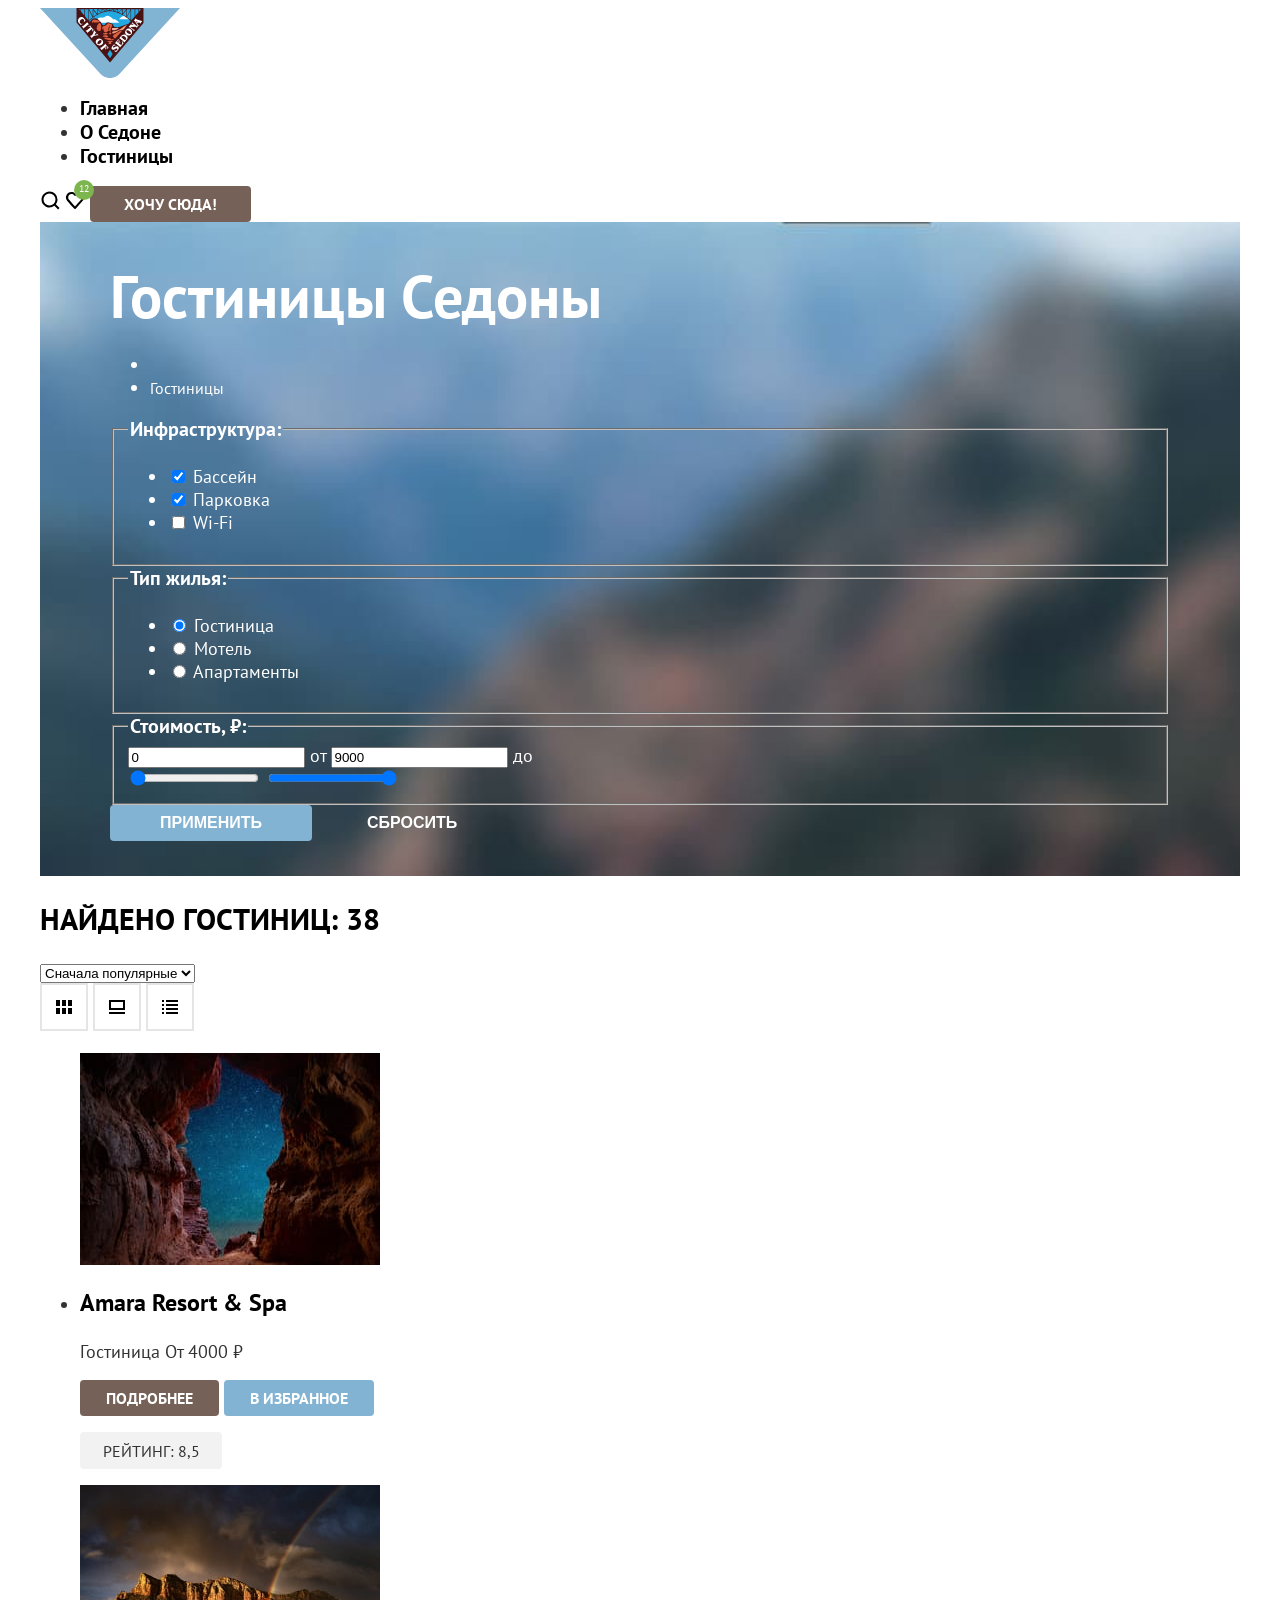
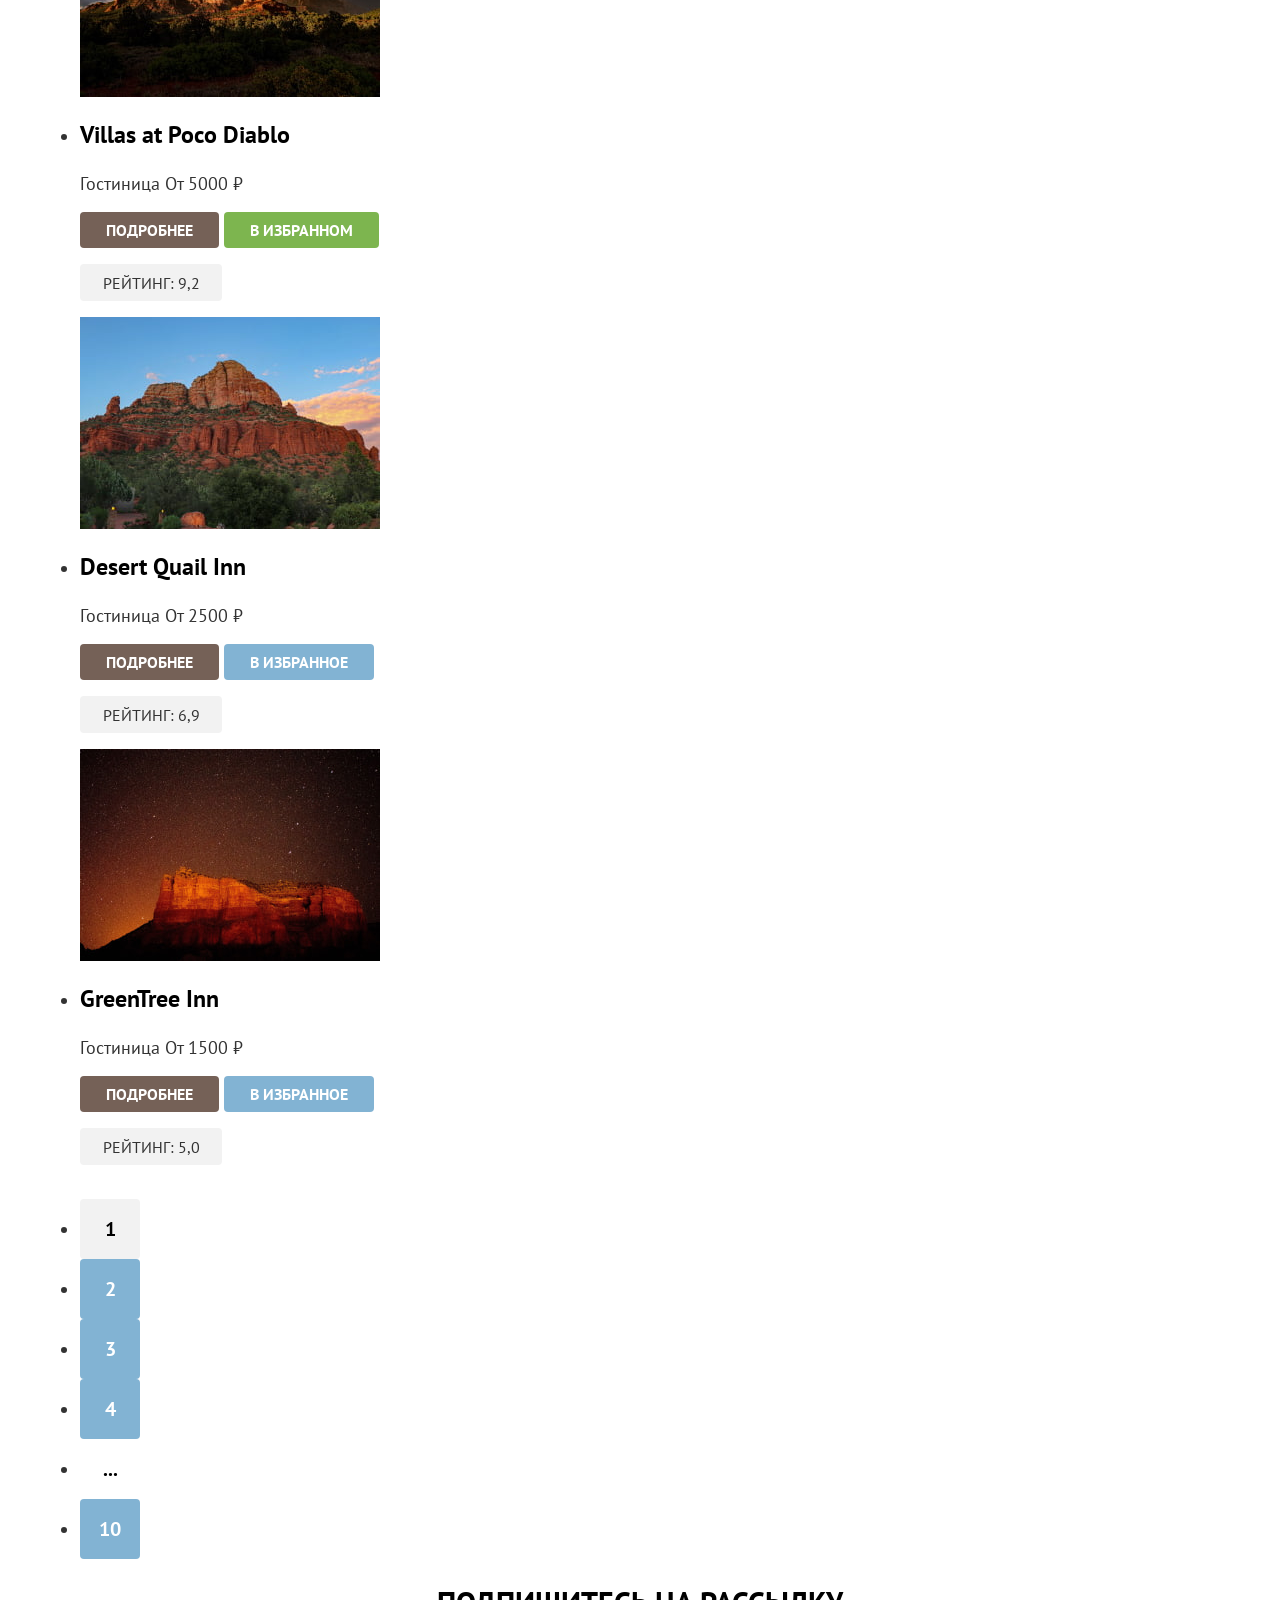
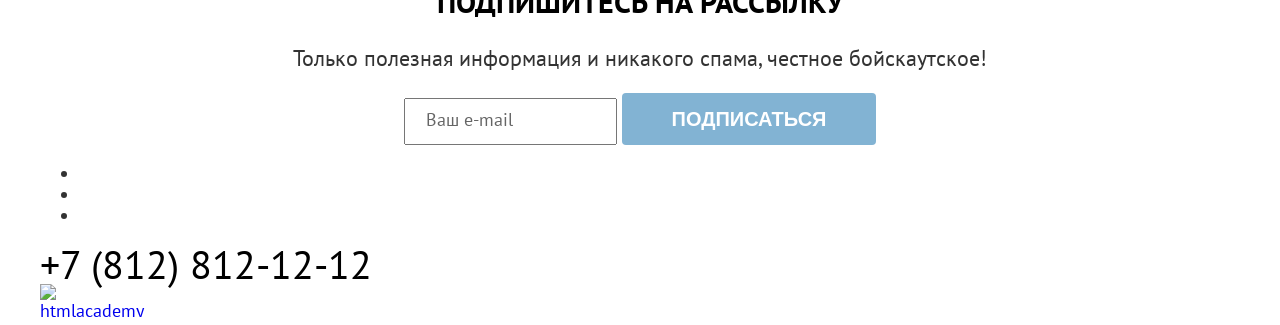
==== catalog.html @ 7a200301 "Добавляет небольшие правки по ссылкам" ====
<!DOCTYPE html>
<html lang="ru">
  <head>
    <meta charset="utf-8">
    <meta name="viewport" content="width=device-width, initial-scale=1">
    <title>HTML Academy: Гостиницы Седоны</title>
    <link href="styles/styles.css" rel="stylesheet">
  </head>
  <body>
    <header class="header">
      <div class="container">
        <a class="logo" href="/2693979-sedona-2/">
          <img src="images/logo.svg" width="140" height="70" alt="Логотип Седоны">
        </a>
        <nav class="navigation">
          <ul class="navigation-list">
            <li class="navigation-item">
              <a class="navigation-link" href="/2693979-sedona-2/">Главная</a>
            </li>
            <li class="navigation-item">
              <a class="navigation-link" href="#">О Седоне</a>
            </li>
            <li class="navigation-item">
              <a class="navigation-link">Гостиницы</a>
            </li>
          </ul>
        </nav>
        <div class="user-bar">
          <a class="search-link" href="#">
            <span class="visually-hidden">Поиск</span>
          </a>
          <a class="favourites" href="#">
            <span class="favourites-count">12</span>
            <span class="visually-hidden">Избранное</span>
          </a>
          <a class="button" href="#">Хочу сюда!</a>
        </div>
      </div>
    </header>
    <main>
      <div class="container">
        <section class="filter">
          <h1 class="filter-title">Гостиницы Седоны</h1>
          <ul class="breadcrumbs">
            <li class="breadcrumbs-item">
              <a class="breadcrumbs-link breadcrumbs-link-home" href="/2693979-sedona-2/">
                <span class="visually-hidden">Главная</span>
              </a>
            </li>
            <li class="breadcrumbs-item">
              <a class="breadcrumbs-link">Гостиницы</a>
            </li>
          </ul>
          <form class="filter-search" action="https://echo.htmlacademy.ru/" method="post">
            <fieldset class="filter-search-group">
              <legend class="filter-search-title">Инфраструктура:</legend>
              <ul class="filter-search-list">
                <li class="filter-search-item">
                  <label>
                    <input type="checkbox" name="swimming-pool" checked> Бассейн
                  </label>
                </li>
                <li class="filter-search-item">
                  <label>
                    <input type="checkbox" name="parking-space" checked> Парковка
                  </label>
                </li>
                <li class="filter-search-item">
                  <label>
                    <input type="checkbox" name="wi-fi"> Wi-Fi
                  </label>
                </li>
              </ul>
            </fieldset>
            <fieldset class="filter-search-group">
              <legend class="filter-search-title">Тип жилья:</legend>
                <ul class="filter-search-list">
                <li class="filter-search-item">
                  <label>
                    <input type="radio" name="type-housing" value="hotel" checked> Гостиница
                  </label>
                </li>
                <li class="filter-search-item">
                  <label>
                    <input type="radio" name="type-housing" value="motel"> Мотель
                  </label>
                </li>
                <li class="filter-search-item">
                  <label>
                    <input type="radio" name="type-housing" value="apartments"> Апартаменты
                  </label>
                </li>
              </ul>
            </fieldset>
            <fieldset class="filter-search-group">
              <legend class="filter-search-title">Стоимость, ₽:</legend>
              <label>
                <input class="filter-search-price-input" type="number" name="price-min" value="0">
                <span class="filter-search-price-text">от</span>
              </label>
              <label>
                <input class="filter-search-price-input" type="number" name="price-max" value="9000">
                <span class="filter-search-price-text">до</span>
              </label>
              <div class="filter-search-range-slider">
                <input type="range" id="min" min="0" max="9000" value="0" step="1">
                <input type="range" id="max" min="0" max="9000" value="9000" step="1">
              </div>
            </fieldset>
            <input class="button filter-search-submit-button" type="submit" value="Применить">
            <input class="button filter-search-reset-button" type="reset" value="Сбросить">
          </form>
        </section>
        <section class="catalog">
          <h2 class="section-title">Найдено гостиниц: 38</h2>
          <select class="sorting" aria-label="Сортировка">
            <option value="popular">Сначала популярные</option>
            <option value="cheap">Сначала дешёвые</option>
            <option value="expensive">Сначала дорогие</option>
          </select>
          <div class="display">
              <a class="display-button display-button-tiles" href="catalog.html?view=tile">
              <span class="visually-hidden">Показать плитками</span>
            </a>
            <a class="display-button display-button-cards" href="catalog.html?view=card">
              <span class="visually-hidden">Показать карточками</span>
            </a>
            <a class="display-button display-button-lists" href="catalog.html?view=list">
              <span class="visually-hidden">Показать списком</span>
            </a>
          </div>
          <ul class="catalog-list">
            <li class="catalog-card">
              <a class="catalog-card-link" href="#">
                <img class="catalog-card-img" src="images/amara-resort-and-spa.jpg" width="300" height="212" alt="Ночное небо в просвете между скалами">
                <h3 class="catalog-card-title">Amara Resort & Spa</h3>
              </a>
              <p class="catalog-card-text">Гостиница <span>От 4000 ₽</span></p>
              <a class="button catalog-card-button-link" href="#">Подробнее</a>
              <button class="button catalog-card-favourites" type="button">В избранное</button>
              <div class="catalog-card-stars"></div>
              <p class="catalog-card-rating">Рейтинг: 8,5</p>
            </li>
            <li class="catalog-card">
              <a class="catalog-card-link" href="#">
                <img class="catalog-card-img" src="images/villas-at-poco-diablo.jpg" width="300" height="212" alt="Горы на закате и радуга на небе">
                <h3 class="catalog-card-title">Villas at Poco Diablo</h3>
              </a>
              <p class="catalog-card-text">Гостиница <span>От 5000 ₽</span></p>
              <a class="button catalog-card-button-link" href="#">Подробнее</a>
              <button class="button catalog-card-favourites-add" type="button">В избранном</button>
              <div class="catalog-card-stars"></div>
              <p class="catalog-card-rating">Рейтинг: 9,2</p>
            </li>
            <li class="catalog-card">
              <a class="catalog-card-link" href="#">
                <img class="catalog-card-img" src="images/desert-quail-inn.jpg" width="300" height="212" alt="Горы днём с растительностью у подножия">
                <h3 class="catalog-card-title">Desert Quail Inn</h3>
              </a>
              <p class="catalog-card-text">Гостиница <span>От 2500 ₽</span></p>
              <a class="button catalog-card-button-link" href="#">Подробнее</a>
              <button class="button catalog-card-favourites" type="button">В избранное</button>
              <div class="catalog-card-stars"></div>
              <p class="catalog-card-rating">Рейтинг: 6,9</p>
            </li>
            <li class="catalog-card">
              <a class="catalog-card-link" href="#">
                <img class="catalog-card-img" src="images/greentree-inn.jpg" width="300" height="212" alt="Гора на фоне ночного неба">
                <h3 class="catalog-card-title">GreenTree Inn</h3>
              </a>
              <p class="catalog-card-text">Гостиница <span>От 1500 ₽</span></p>
              <a class="button catalog-card-button-link" href="#">Подробнее</a>
              <button class="button catalog-card-favourites" type="button">В избранное</button>
              <div class="catalog-card-stars"></div>
              <p class="catalog-card-rating">Рейтинг: 5,0</p>
            </li>
          </ul>
          <ul class="pagination">
          <li class="pagination-item">
            <a class="pagination-link pagination-current">1</a>
          </li>
          <li class="pagination-item">
            <a class="pagination-link" href="#">2</a>
          </li>
          <li class="pagination-item">
            <a class="pagination-link" href="#">3</a>
          </li>
          <li class="pagination-item">
            <a class="pagination-link" href="#">4</a>
          </li>
          <li class="pagination-item">
            <a class="pagination-link pagination-none">...</a>
          </li>
          <li class="pagination-item">
            <a class="pagination-link" href="#">10</a>
          </li>
        </ul>
        </section>
        <section class="subscription subscription-no-bg align-center">
          <h2 class="section-title subscription-text">Подпишитесь на рассылку</h2>
          <p class="section-top-text subscription-text">Только полезная информация и никакого спама, честное бойскаутское!</p>
          <form class="subscription-form" method="post" action="https://echo.htmlacademy.ru/">
            <input class="subscription-input-email" type="email" name="email" placeholder="Ваш e-mail" required="required">
            <input class="button button-big subscription-button" type="submit" value="Подписаться">
          </form>
        </section>
      </div>
    </main>
    <footer class="footer">
      <div class="container">
        <ul class="social-list">
          <li class="social-item">
            <a class="social-link social-link-vk" href="#">
              <span class="visually-hidden">Вконтакте</span>
            </a>
          </li>
          <li class="social-item">
            <a class="social-link social-link-telegram" href="#">
              <span class="visually-hidden">Telegram</span>
            </a>
          </li>
          <li class="social-item">
            <a class="social-link social-link-youtube" href="#">
              <span class="visually-hidden">Youtube</span>
            </a>
          </li>
        </ul>
        <a class="footer-phone" href="tel:+78128121212">+7 (812) 812-12-12</a>
        <a class="footer-academy" href="https://htmlacademy.ru/intensive/htmlcss">
          <img src="images/html-academy.svg" width="115" height="33" alt="htmlacademy">
        </a>
      </div>
    </footer>
  </body>
</html>
---- styles/styles.css ----
@font-face {
	font-family: "PT Sans";
	font-style: normal;
	font-weight: 400;
	src: url("../fonts/ptsans-400.woff2") format("woff2");
	font-display: swap;
}

@font-face {
	font-family: "PT Sans";
	font-style: normal;
	font-weight: 700;
	src: url("../fonts/ptsans-700.woff2") format("woff2");
	font-display: swap;
}

*,
*::before,
*::after {
  box-sizing: border-box;
}

body {
  font-family: "PT Sans", sans-serif;
  font-weight: 400;
  font-size: 18px;
  line-height: 21px;
  color: #333333;
}

img {
  display: block;
  max-width: 100%;
  height: auto;
  object-fit: contain;
}

button {
  all: unset;
}

.container {
  margin: 0 auto;
  max-width: 1200px;
}

.visually-hidden {
  position: absolute;
  width: 1px;
  height: 1px;
  margin: -1px;
  border: 0;
  padding: 0;
  white-space: nowrap;
  clip-path: inset(100%);
  clip: rect(0 0 0 0);
  overflow: hidden;
}

.navigation-link {
  font-weight: 700;
  font-size: 20px;
  line-height: 24px;
  text-decoration: none;
  color: #000000;
}

.search-link {
  display: inline-block;
  width: 20px;
  height: 20px;
  background: url("../images/search.svg") no-repeat;
}

.favourites {
  position: relative;
  display: inline-block;
  width: 20px;
  height: 20px;
  background: url("../images/heart.svg") no-repeat;
}

.favourites-count {
  position: absolute;
  top: -10px;
  right: -9px;
  display: block;
  padding-top: 4px;
  width: 20px;
  height: 20px;
  border-radius: 50%;
  background-color: #7DB54F;
  font-size: 10px;
  line-height: 10px;
  color: #ffffff;
  text-align: center;
}

.button {
  display: inline-block;
  padding: 8px 34px;
  background-color: #756157;
  border-radius: 4px;
  font-weight: 700;
  font-size: 16px;
  line-height: 20px;
  color: #ffffff;
  text-decoration: none;
  text-transform: uppercase;
}

.button-big {
  padding: 8px 50px;
  font-size:20px;
  line-height: 36px;
}

.section-title {
  font-weight: 700;
  font-size: 30px;
  line-height: 36px;
  color: #000000;
  text-transform: uppercase;
}

.section-top-text {
  font-weight: 400;
  font-size: 22px;
  line-height: 26px;
}

.align-center {
  text-align: center;
}

.hero {
  width: 1200px;
  height: 485px;
  background: url("../images/welcome-sedona.png") no-repeat;
  background-size: 100% auto;
}

.hero-img {
  margin: 0 auto;
  padding-top: 51px;
}

.advantages-item {
  background-color: rgba(131, 179, 211, .12);
}

.advantages-item:nth-child(3n) {
  background-color: rgba(131, 179, 211, .20);
}

.advantages-item:first-child,
.advantages-item:last-child {
  background-color: #82B3D3;
  color: #ffffff;
}

.item-title {
  font-size: 24px;
  font-weight: 700;
  line-height: 28px;
  text-transform: uppercase;
}

.item-text {
  font-size: 18px;
  line-height: 21px;
}

.services-item {
  background-color: rgba(131, 179, 211, .12);
}

.services-item:nth-child(3n+2) {
  background-color: #ffffff;
}

.services-item-title:before {
  display: block;
  margin: 0 auto;
  width: 74px;
  height: 72px;
}

.servises-item-title-housing:before {
  content: url('../images/housing.svg');
}

.servises-item-title-eat:before {
  content: url('../images/eat.svg');
}

.services-item-title-souvenirs::before {
  content: url('../images/souvenir.svg');
}

.filter {
  padding: 35px 70px;
  background: #6B8EB4 url(../images/filter-bg.jpg) no-repeat;
  background-size: cover;
  font-size: 18px;
  line-height: 23px;
  color: #ffffff;
}

.filter-title {
  margin: 0;
  font-weight: 700;
  font-size: 60px;
  line-height: 78px;
}

.breadcrumbs-item:not(:last-child) .breadcrumbs-link::after {
  display: inline-block;
  margin-left: 10px;
  width: 8px;
  height: 12px;
  content: url('../images/arrow-right.svg');
}

.breadcrumbs-link {
  font-size: 16px;
  line-height: 21px;
}

.breadcrumbs-link-home {
  position: relative;
  display: inline-block;
  width: 13px;
  height: 13px;
  background: url("../images/home.svg") no-repeat;
  background-size: 100% auto;
}

.breadcrumbs-link-home::after {
  position: absolute;
  left: 15px;
  top: -4px;
}

.filter-search-title {
  font-weight: 700;
  font-size: 20px;
  line-height: 24px;
}

.filter-search-submit-button {
  padding: 8px 50px;
  border: none;
  cursor: pointer;
  background-color: #82B3D3;
}

.filter-search-reset-button {
  padding: 8px 50px;
  border: none;
  cursor: pointer;
  background: none;
}

.display-button {
  display: inline-block;
  width: 48px;
  height: 48px;
  border: 2px solid #e5e5e5;
}

.display-button-tiles {
  background: url("../images/tiles.svg") 50% 50% no-repeat;
}

.display-button-cards {
  background: url("../images/cards.svg") 50% 50% no-repeat;
}

.display-button-lists {
  background: url("../images/lists.svg") 50% 50% no-repeat;
}

.catalog-card-link {
  text-decoration: none;
  color: #000000;
}

.catalog-card-title {
  font-weight: 700;
  font-size: 24px;
  line-height: 28px;
}

.catalog-card-text {
  font-size: 18px;
  line-height: 21px;
  color: #333333;
}

.catalog-card-button-link {
  padding: 8px 26px;
}

.catalog-card-favourites {
  padding: 8px 26px;
  border: none;
  background-color: #82B3D3;
  cursor: pointer;
}

.catalog-card-favourites-add {
  padding: 8px 26px;
  border: none;
  background-color: #7DB54F;
  cursor: pointer;
}

.catalog-card-rating {
  display: inline-block;
  padding: 9px 22px 8px 23px;
  font-size: 16px;
  line-height: 20px;
  text-transform: uppercase;
  background-color: #F2F2F2;
  border-radius: 4px;
}

.pagination-link {
  display: inline-block;
  padding: 12px;
  width: 60px;
  height: 60px;
  font-weight: 700;
  font-size: 20px;
  line-height: 36px;
  text-align: center;
  text-decoration: none;
  color: #ffffff;
  background-color: #82B3D3;
  border-radius: 4px;
}

.pagination-current {
  color: #000000;
  background-color: #F2F2F2;
}

.pagination-none {
  color: #000000;
  background: none;
}

.subscription {
  background: #756157 url("../images/subscribe-bg.jpg") no-repeat;
  background-size: 100% auto;
}

.subscription-no-bg {
  background: none;
}

.subscription-text {
  color: #ffffff;
}

.subscription-no-bg .subscription-text {
  color: #333333;
}

.subscription-no-bg .section-title {
  color: #000000;
}

.subscription-input-email {
  padding: 14px 20px;
}

.subscription-input-email::placeholder {
  font-family: "PT Sans", sans-serif;
  font-size: 18px;
  line-height: 24px;
  color: #000000;
  opacity: 60%;
}

.subscription-button {
  background-color: #82B3D3;
  color: #ffffff;
  border: 0;
  cursor: pointer;
}

.social-link {
  display: inline-block;
  height: 17px;
}

.social-link-vk {
  width: 24px;
  background: url("../images/vk.svg") no-repeat;
}

.social-link-telegram {
  width: 18px;
  background: url("../images/telegram.svg") no-repeat;
}

.social-link-youtube {
  width: 22px;
  background: url("../images/youtube.svg") no-repeat;
}

.footer-phone {
  font-size: 40px;
  line-height: 40px;
  color: #000000;
  text-decoration: none;
}
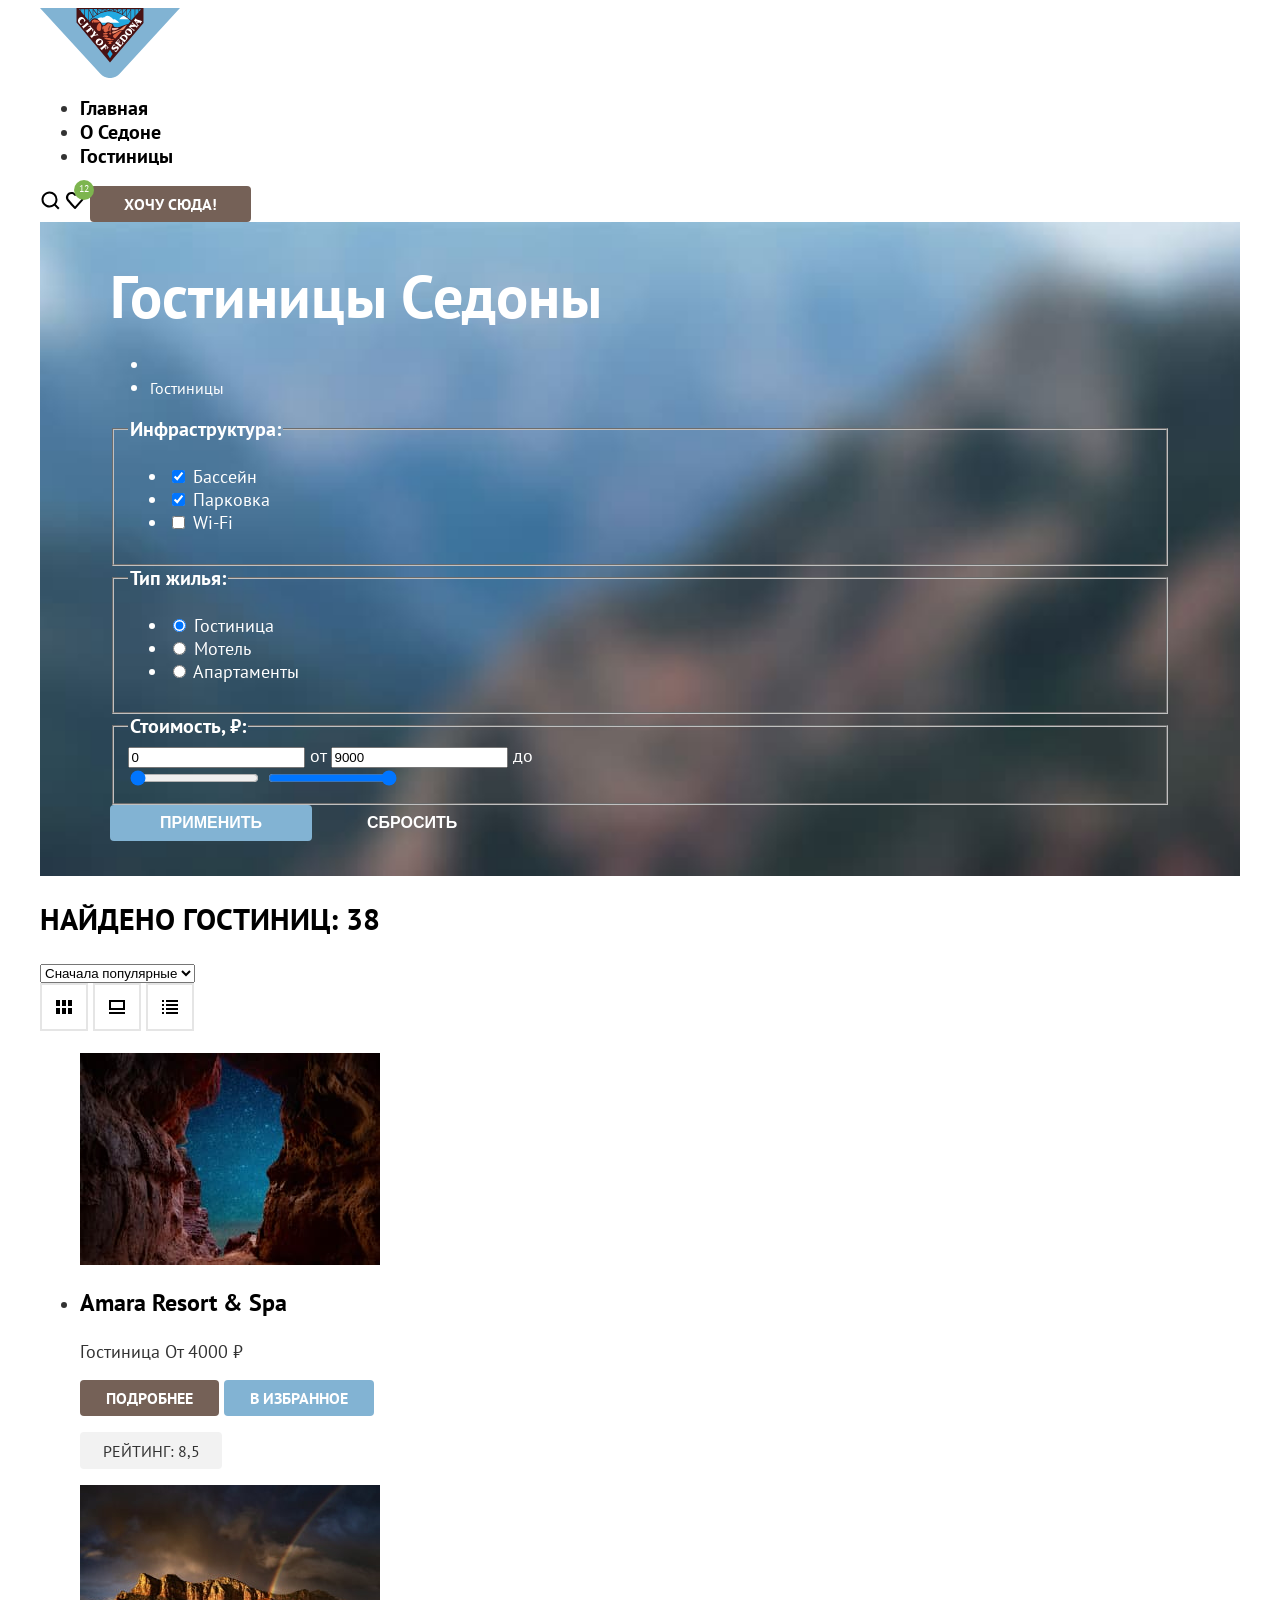
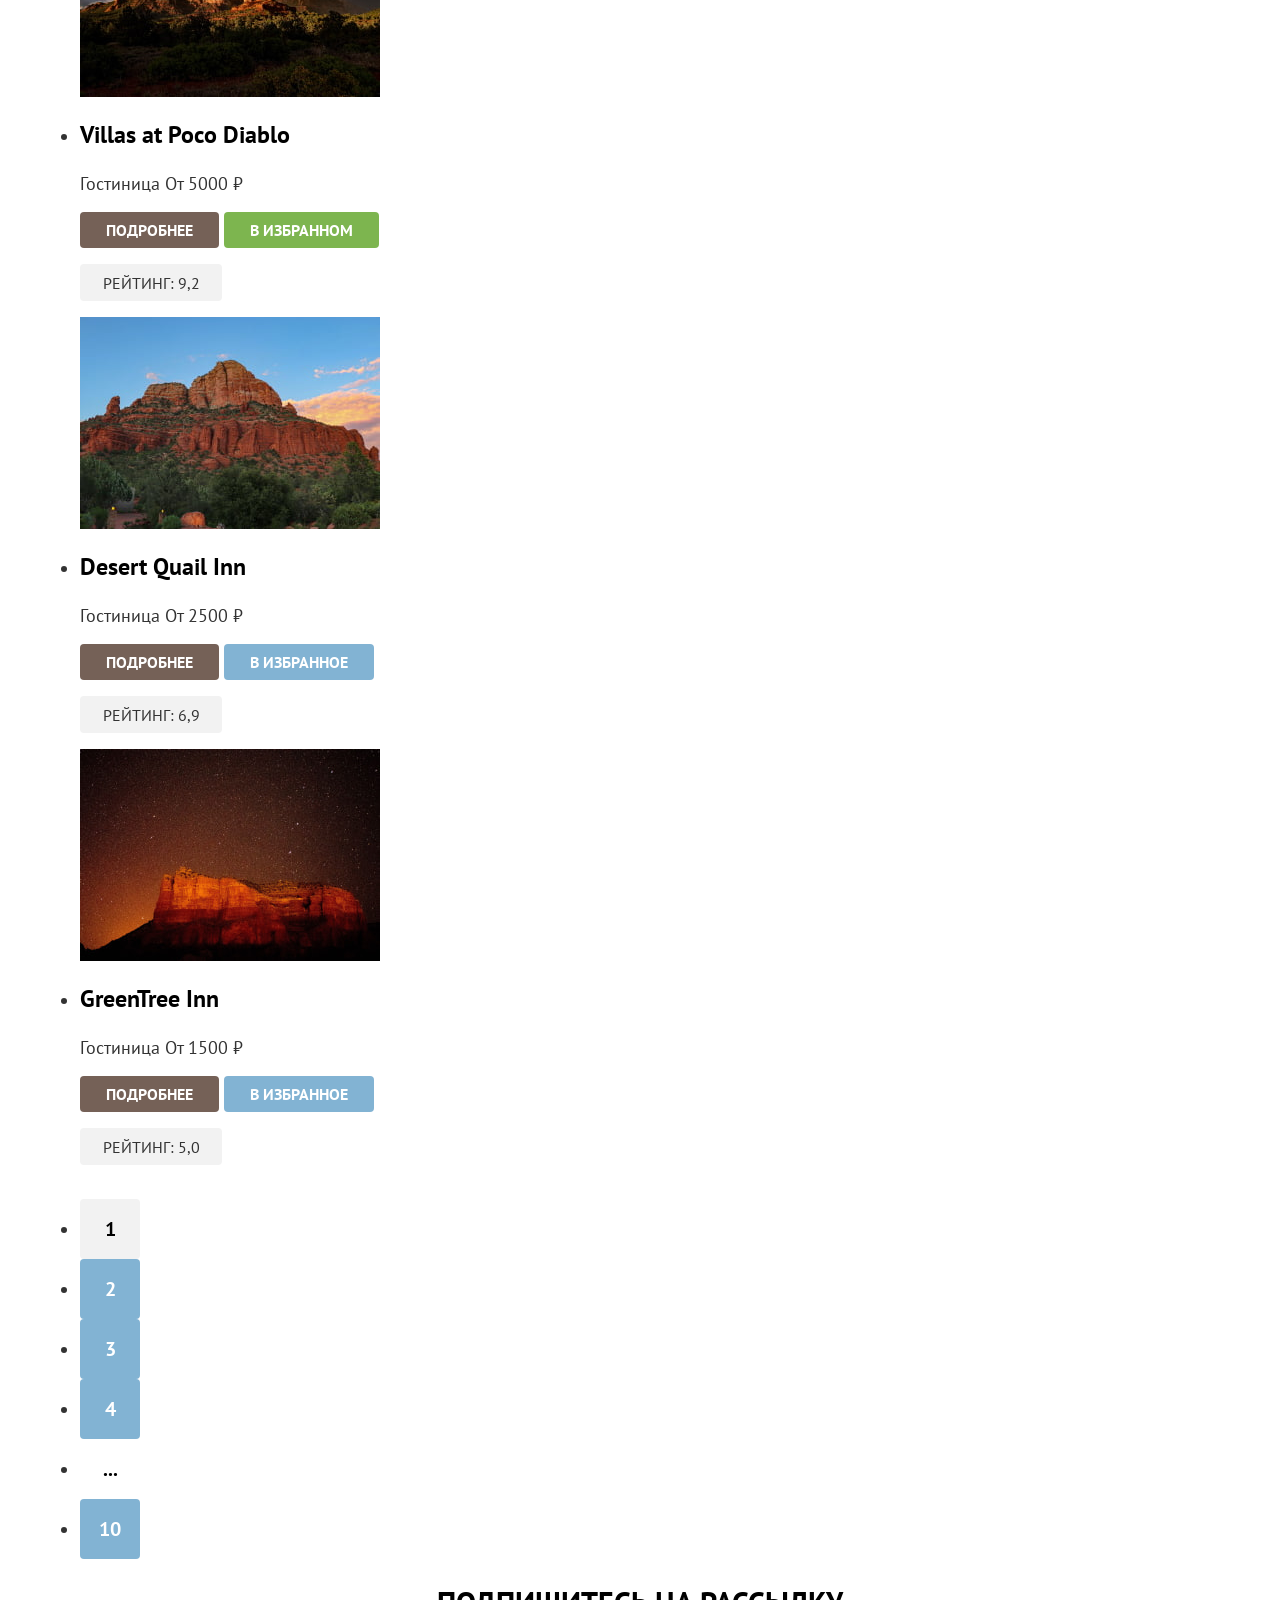
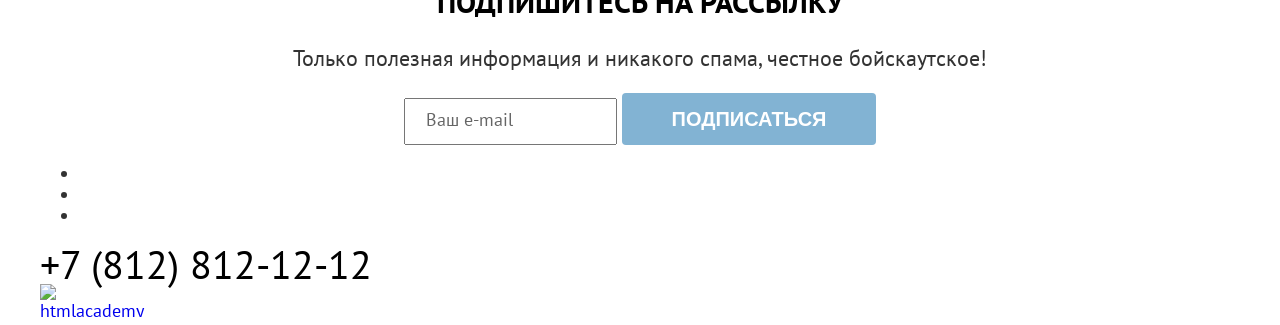
==== commit 06259c13: "Небольшие правки по ссылкам и исправление фона фильтра" ====
--- a/catalog.html
+++ b/catalog.html
@@ -7,15 +7,15 @@
     <link href="styles/styles.css" rel="stylesheet">
   </head>
   <body>
-    <header class="header">
-      <div class="container">
-        <a class="logo" href="/2693979-sedona-2/">
+    <div class="container">
+      <header class="header">
+        <a class="logo" href="index.html">
           <img src="images/logo.svg" width="140" height="70" alt="Логотип Седоны">
         </a>
         <nav class="navigation">
           <ul class="navigation-list">
             <li class="navigation-item">
-              <a class="navigation-link" href="/2693979-sedona-2/">Главная</a>
+              <a class="navigation-link" href="index.html">Главная</a>
             </li>
             <li class="navigation-item">
               <a class="navigation-link" href="#">О Седоне</a>
@@ -35,15 +35,13 @@
           </a>
           <a class="button" href="#">Хочу сюда!</a>
         </div>
-      </div>
-    </header>
-    <main>
-      <div class="container">
+      </header>
+      <main>
         <section class="filter">
           <h1 class="filter-title">Гостиницы Седоны</h1>
           <ul class="breadcrumbs">
             <li class="breadcrumbs-item">
-              <a class="breadcrumbs-link breadcrumbs-link-home" href="/2693979-sedona-2/">
+              <a class="breadcrumbs-link breadcrumbs-link-home" href="index.html">
                 <span class="visually-hidden">Главная</span>
               </a>
             </li>
@@ -204,10 +202,8 @@
             <input class="button button-big subscription-button" type="submit" value="Подписаться">
           </form>
         </section>
-      </div>
-    </main>
-    <footer class="footer">
-      <div class="container">
+      </main>
+      <footer class="footer">
         <ul class="social-list">
           <li class="social-item">
             <a class="social-link social-link-vk" href="#">
@@ -229,7 +225,7 @@
         <a class="footer-academy" href="https://htmlacademy.ru/intensive/htmlcss">
           <img src="images/html-academy.svg" width="115" height="33" alt="htmlacademy">
         </a>
-      </div>
-    </footer>
+      </footer>
+    </div>
   </body>
 </html>
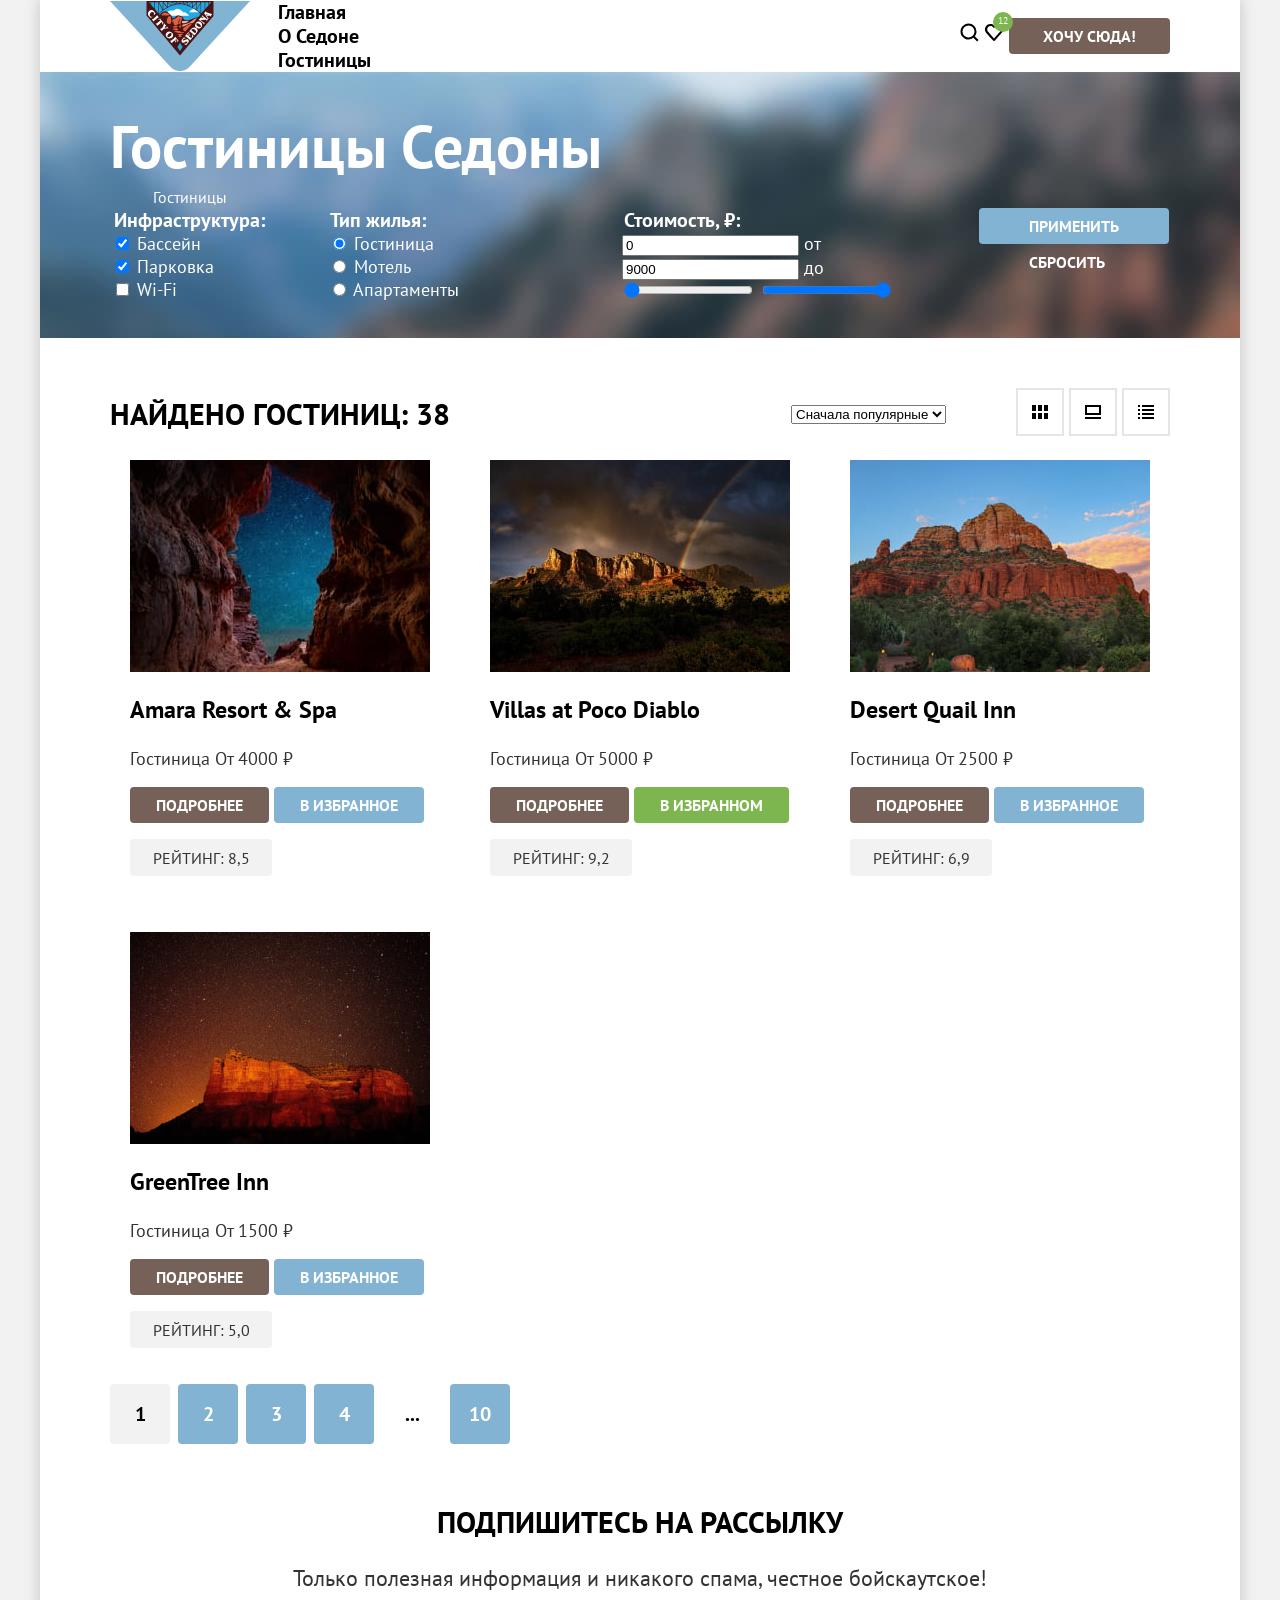
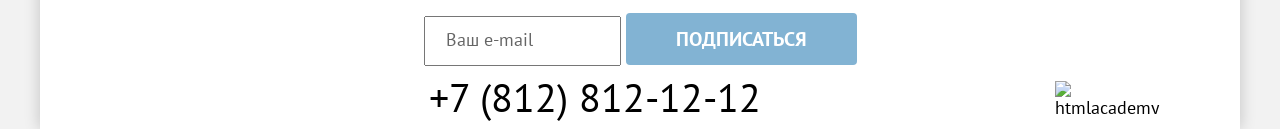
==== commit edf86690: "Добавляет сетку страниц и крупных блоков на флексах" ====
--- a/catalog.html
+++ b/catalog.html
@@ -13,7 +13,7 @@
           <img src="images/logo.svg" width="140" height="70" alt="Логотип Седоны">
         </a>
         <nav class="navigation">
-          <ul class="navigation-list">
+          <ul class="list-reset navigation-list">
             <li class="navigation-item">
               <a class="navigation-link" href="index.html">Главная</a>
             </li>
@@ -36,106 +36,112 @@
           <a class="button" href="#">Хочу сюда!</a>
         </div>
       </header>
-      <main>
+      <main class="main-container">
         <section class="filter">
           <h1 class="filter-title">Гостиницы Седоны</h1>
-          <ul class="breadcrumbs">
+          <ul class="list-reset breadcrumbs">
             <li class="breadcrumbs-item">
-              <a class="breadcrumbs-link breadcrumbs-link-home" href="index.html">
-                <span class="visually-hidden">Главная</span>
-              </a>
+              <a class="breadcrumbs-link breadcrumbs-link-home" href="index.html"><span class="visually-hidden">Главная</span></a>
             </li>
             <li class="breadcrumbs-item">
               <a class="breadcrumbs-link">Гостиницы</a>
             </li>
           </ul>
           <form class="filter-search" action="https://echo.htmlacademy.ru/" method="post">
-            <fieldset class="filter-search-group">
-              <legend class="filter-search-title">Инфраструктура:</legend>
-              <ul class="filter-search-list">
-                <li class="filter-search-item">
-                  <label>
-                    <input type="checkbox" name="swimming-pool" checked> Бассейн
-                  </label>
-                </li>
-                <li class="filter-search-item">
-                  <label>
-                    <input type="checkbox" name="parking-space" checked> Парковка
-                  </label>
-                </li>
-                <li class="filter-search-item">
-                  <label>
-                    <input type="checkbox" name="wi-fi"> Wi-Fi
-                  </label>
-                </li>
-              </ul>
-            </fieldset>
-            <fieldset class="filter-search-group">
-              <legend class="filter-search-title">Тип жилья:</legend>
-                <ul class="filter-search-list">
-                <li class="filter-search-item">
-                  <label>
-                    <input type="radio" name="type-housing" value="hotel" checked> Гостиница
-                  </label>
-                </li>
-                <li class="filter-search-item">
-                  <label>
-                    <input type="radio" name="type-housing" value="motel"> Мотель
-                  </label>
-                </li>
-                <li class="filter-search-item">
-                  <label>
-                    <input type="radio" name="type-housing" value="apartments"> Апартаменты
-                  </label>
-                </li>
-              </ul>
-            </fieldset>
-            <fieldset class="filter-search-group">
-              <legend class="filter-search-title">Стоимость, ₽:</legend>
-              <label>
-                <input class="filter-search-price-input" type="number" name="price-min" value="0">
-                <span class="filter-search-price-text">от</span>
-              </label>
-              <label>
-                <input class="filter-search-price-input" type="number" name="price-max" value="9000">
-                <span class="filter-search-price-text">до</span>
-              </label>
-              <div class="filter-search-range-slider">
-                <input type="range" id="min" min="0" max="9000" value="0" step="1">
-                <input type="range" id="max" min="0" max="9000" value="9000" step="1">
+            <div class="filter-search-left-block">
+              <fieldset class="filter-search-group">
+                <legend class="filter-search-title">Инфраструктура:</legend>
+                <ul class="list-reset filter-search-list">
+                  <li class="filter-search-item">
+                    <label>
+                      <input type="checkbox" name="swimming-pool" checked> Бассейн
+                    </label>
+                  </li>
+                  <li class="filter-search-item">
+                    <label>
+                      <input type="checkbox" name="parking-space" checked> Парковка
+                    </label>
+                  </li>
+                  <li class="filter-search-item">
+                    <label>
+                      <input type="checkbox" name="wi-fi"> Wi-Fi
+                    </label>
+                  </li>
+                </ul>
+              </fieldset>
+              <fieldset class="filter-search-group">
+                <legend class="filter-search-title">Тип жилья:</legend>
+                  <ul class="list-reset filter-search-list">
+                  <li class="filter-search-item">
+                    <label>
+                      <input type="radio" name="type-housing" value="hotel" checked> Гостиница
+                    </label>
+                  </li>
+                  <li class="filter-search-item">
+                    <label>
+                      <input type="radio" name="type-housing" value="motel"> Мотель
+                    </label>
+                  </li>
+                  <li class="filter-search-item">
+                    <label>
+                      <input type="radio" name="type-housing" value="apartments"> Апартаменты
+                    </label>
+                  </li>
+                </ul>
+              </fieldset>
+            </div>
+            <div class="filter-search-right-block">
+              <fieldset class="filter-search-group">
+                <legend class="filter-search-title">Стоимость, ₽:</legend>
+                <label>
+                  <input class="filter-search-price-input" type="number" name="price-min" value="0">
+                  <span class="filter-search-price-text">от</span>
+                </label>
+                <label>
+                  <input class="filter-search-price-input" type="number" name="price-max" value="9000">
+                  <span class="filter-search-price-text">до</span>
+                </label>
+                <div class="filter-search-range-slider">
+                  <input type="range" id="min" min="0" max="9000" value="0" step="1">
+                  <input type="range" id="max" min="0" max="9000" value="9000" step="1">
+                </div>
+              </fieldset>
+              <div class="filter-search-button-block">
+                <input class="button button-big-padding button-bg-light" type="submit" value="Применить">
+                <input class="button button-big-padding button-no-bg" type="reset" value="Сбросить">
               </div>
-            </fieldset>
-            <input class="button filter-search-submit-button" type="submit" value="Применить">
-            <input class="button filter-search-reset-button" type="reset" value="Сбросить">
+            </div>
           </form>
         </section>
         <section class="catalog">
-          <h2 class="section-title">Найдено гостиниц: 38</h2>
-          <select class="sorting" aria-label="Сортировка">
-            <option value="popular">Сначала популярные</option>
-            <option value="cheap">Сначала дешёвые</option>
-            <option value="expensive">Сначала дорогие</option>
-          </select>
-          <div class="display">
-              <a class="display-button display-button-tiles" href="catalog.html?view=tile">
-              <span class="visually-hidden">Показать плитками</span>
-            </a>
-            <a class="display-button display-button-cards" href="catalog.html?view=card">
-              <span class="visually-hidden">Показать карточками</span>
-            </a>
-            <a class="display-button display-button-lists" href="catalog.html?view=list">
-              <span class="visually-hidden">Показать списком</span>
-            </a>
+          <div class="catalog-header">
+            <h2 class="section-title">Найдено гостиниц: 38</h2>
+            <select class="sorting" aria-label="Сортировка">
+              <option value="popular">Сначала популярные</option>
+              <option value="cheap">Сначала дешёвые</option>
+              <option value="expensive">Сначала дорогие</option>
+            </select>
+            <div class="display">
+                <a class="display-button display-button-tiles" href="catalog.html?view=tile">
+                <span class="visually-hidden">Показать плитками</span>
+              </a>
+              <a class="display-button display-button-cards" href="catalog.html?view=card">
+                <span class="visually-hidden">Показать карточками</span>
+              </a>
+              <a class="display-button display-button-lists" href="catalog.html?view=list">
+                <span class="visually-hidden">Показать списком</span>
+              </a>
+            </div>
           </div>
-          <ul class="catalog-list">
+          <ul class="list-reset catalog-list">
             <li class="catalog-card">
               <a class="catalog-card-link" href="#">
                 <img class="catalog-card-img" src="images/amara-resort-and-spa.jpg" width="300" height="212" alt="Ночное небо в просвете между скалами">
                 <h3 class="catalog-card-title">Amara Resort & Spa</h3>
               </a>
               <p class="catalog-card-text">Гостиница <span>От 4000 ₽</span></p>
-              <a class="button catalog-card-button-link" href="#">Подробнее</a>
-              <button class="button catalog-card-favourites" type="button">В избранное</button>
+              <a class="button button-small-padding" href="#">Подробнее</a>
+              <button class="button button-small-padding button-bg-light" type="button">В избранное</button>
               <div class="catalog-card-stars"></div>
               <p class="catalog-card-rating">Рейтинг: 8,5</p>
             </li>
@@ -145,8 +151,8 @@
                 <h3 class="catalog-card-title">Villas at Poco Diablo</h3>
               </a>
               <p class="catalog-card-text">Гостиница <span>От 5000 ₽</span></p>
-              <a class="button catalog-card-button-link" href="#">Подробнее</a>
-              <button class="button catalog-card-favourites-add" type="button">В избранном</button>
+              <a class="button button-small-padding" href="#">Подробнее</a>
+              <button class="button button-small-padding button-bg-add" type="button">В избранном</button>
               <div class="catalog-card-stars"></div>
               <p class="catalog-card-rating">Рейтинг: 9,2</p>
             </li>
@@ -156,8 +162,8 @@
                 <h3 class="catalog-card-title">Desert Quail Inn</h3>
               </a>
               <p class="catalog-card-text">Гостиница <span>От 2500 ₽</span></p>
-              <a class="button catalog-card-button-link" href="#">Подробнее</a>
-              <button class="button catalog-card-favourites" type="button">В избранное</button>
+              <a class="button button-small-padding" href="#">Подробнее</a>
+              <button class="button button-small-padding button-bg-light" type="button">В избранное</button>
               <div class="catalog-card-stars"></div>
               <p class="catalog-card-rating">Рейтинг: 6,9</p>
             </li>
@@ -167,44 +173,44 @@
                 <h3 class="catalog-card-title">GreenTree Inn</h3>
               </a>
               <p class="catalog-card-text">Гостиница <span>От 1500 ₽</span></p>
-              <a class="button catalog-card-button-link" href="#">Подробнее</a>
-              <button class="button catalog-card-favourites" type="button">В избранное</button>
+              <a class="button button-small-padding" href="#">Подробнее</a>
+              <button class="button button-small-padding button-bg-light" type="button">В избранное</button>
               <div class="catalog-card-stars"></div>
               <p class="catalog-card-rating">Рейтинг: 5,0</p>
             </li>
           </ul>
-          <ul class="pagination">
-          <li class="pagination-item">
-            <a class="pagination-link pagination-current">1</a>
-          </li>
-          <li class="pagination-item">
-            <a class="pagination-link" href="#">2</a>
-          </li>
-          <li class="pagination-item">
-            <a class="pagination-link" href="#">3</a>
-          </li>
-          <li class="pagination-item">
-            <a class="pagination-link" href="#">4</a>
-          </li>
-          <li class="pagination-item">
-            <a class="pagination-link pagination-none">...</a>
-          </li>
-          <li class="pagination-item">
-            <a class="pagination-link" href="#">10</a>
-          </li>
-        </ul>
+          <ul class="list-reset pagination">
+            <li class="pagination-item">
+              <a class="pagination-link pagination-current">1</a>
+            </li>
+            <li class="pagination-item">
+              <a class="pagination-link" href="#">2</a>
+            </li>
+            <li class="pagination-item">
+              <a class="pagination-link" href="#">3</a>
+            </li>
+            <li class="pagination-item">
+              <a class="pagination-link" href="#">4</a>
+            </li>
+            <li class="pagination-item">
+              <a class="pagination-link pagination-none">...</a>
+            </li>
+            <li class="pagination-item">
+              <a class="pagination-link" href="#">10</a>
+            </li>
+          </ul>
         </section>
-        <section class="subscription subscription-no-bg align-center">
-          <h2 class="section-title subscription-text">Подпишитесь на рассылку</h2>
-          <p class="section-top-text subscription-text">Только полезная информация и никакого спама, честное бойскаутское!</p>
+        <section class="subscription align-center">
+          <h2 class="section-title">Подпишитесь на рассылку</h2>
+          <p class="section-big-text">Только полезная информация и никакого спама, честное бойскаутское!</p>
           <form class="subscription-form" method="post" action="https://echo.htmlacademy.ru/">
             <input class="subscription-input-email" type="email" name="email" placeholder="Ваш e-mail" required="required">
-            <input class="button button-big subscription-button" type="submit" value="Подписаться">
+            <input class="button button-big-padding button-big-text button-bg-light" type="submit" value="Подписаться">
           </form>
         </section>
       </main>
       <footer class="footer">
-        <ul class="social-list">
+        <ul class="list-reset social-list">
           <li class="social-item">
             <a class="social-link social-link-vk" href="#">
               <span class="visually-hidden">Вконтакте</span>
--- a/styles/styles.css
+++ b/styles/styles.css
@@ -20,12 +20,19 @@
   box-sizing: border-box;
 }
 
+html {
+  height: 100%;
+}
+
 body {
+  margin: 0;
+  height: 100%;
   font-family: "PT Sans", sans-serif;
   font-weight: 400;
   font-size: 18px;
   line-height: 21px;
   color: #333333;
+  background-color: #f2f2f2;
 }
 
 img {
@@ -35,13 +42,22 @@
   object-fit: contain;
 }
 
-button {
-  all: unset;
+a {
+  color: #000000;
 }
 
 .container {
+  display: flex;
+  flex-direction: column;
   margin: 0 auto;
-  max-width: 1200px;
+  width: 1200px;
+  min-height: 100%;
+  background-color: #ffffff;
+  box-shadow: 0 0 15px rgba(0, 0, 0, 0.2);
+}
+
+.main-container {
+  flex-grow: 1;
 }
 
 .visually-hidden {
@@ -55,6 +71,100 @@
   clip-path: inset(100%);
   clip: rect(0 0 0 0);
   overflow: hidden;
+}
+
+.list-reset {
+  margin: 0;
+  padding: 0;
+  list-style: none;
+}
+
+.align-center {
+  text-align: center;
+}
+
+.button {
+  display: inline-block;
+  padding: 8px 34px;
+  font-family: inherit;
+  font-weight: 700;
+  font-size: 16px;
+  line-height: 20px;
+  color: #ffffff;
+  text-decoration: none;
+  text-transform: uppercase;
+  background-color: #756157;
+  border-radius: 4px;
+  border: 0;
+  cursor: pointer;
+}
+
+.button-small-padding {
+  padding: 8px 26px;
+}
+
+.button-big-padding {
+  padding: 8px 50px;
+}
+
+.button-big-text {
+  font-size:20px;
+  line-height: 36px;
+}
+
+.button-bg-light {
+  background-color: #82B3D3;
+}
+
+.button-bg-add {
+  background-color: #7DB54F;
+}
+
+.button-no-bg {
+  background: none;
+}
+
+.section-title {
+  margin-top: 0;
+  font-weight: 700;
+  font-size: 30px;
+  line-height: 36px;
+  color: #000000;
+  text-transform: uppercase;
+}
+
+.section-big-text {
+  font-size: 22px;
+  line-height: 26px;
+}
+
+.item-title {
+  font-size: 24px;
+  font-weight: 700;
+  line-height: 28px;
+  text-transform: uppercase;
+}
+
+.item-text {
+  font-size: 18px;
+  line-height: 21px;
+}
+
+.header,
+.footer {
+  display: flex;
+  justify-content: space-between;
+  align-items: center;
+  padding-left: 70px;
+  padding-right: 70px;
+}
+
+.logo {
+  margin-right: 28px;
+}
+
+.navigation {
+  flex-grow: 1;
 }
 
 .navigation-link {
@@ -96,43 +206,6 @@
   text-align: center;
 }
 
-.button {
-  display: inline-block;
-  padding: 8px 34px;
-  background-color: #756157;
-  border-radius: 4px;
-  font-weight: 700;
-  font-size: 16px;
-  line-height: 20px;
-  color: #ffffff;
-  text-decoration: none;
-  text-transform: uppercase;
-}
-
-.button-big {
-  padding: 8px 50px;
-  font-size:20px;
-  line-height: 36px;
-}
-
-.section-title {
-  font-weight: 700;
-  font-size: 30px;
-  line-height: 36px;
-  color: #000000;
-  text-transform: uppercase;
-}
-
-.section-top-text {
-  font-weight: 400;
-  font-size: 22px;
-  line-height: 26px;
-}
-
-.align-center {
-  text-align: center;
-}
-
 .hero {
   width: 1200px;
   height: 485px;
@@ -145,7 +218,15 @@
   padding-top: 51px;
 }
 
+.advantages-list {
+  display: flex;
+  flex-wrap: wrap;
+}
+
 .advantages-item {
+  padding: 110px 85px;
+  flex-basis: 33.33%;
+  align-items: center;
   background-color: rgba(131, 179, 211, .12);
 }
 
@@ -153,25 +234,32 @@
   background-color: rgba(131, 179, 211, .20);
 }
 
-.advantages-item:first-child,
-.advantages-item:last-child {
+.advantages-item-dark {
+  display: flex;
+  padding: 0;
+  flex-basis: 100%;
   background-color: #82B3D3;
   color: #ffffff;
 }
 
-.item-title {
-  font-size: 24px;
-  font-weight: 700;
-  line-height: 28px;
-  text-transform: uppercase;
-}
-
-.item-text {
-  font-size: 18px;
-  line-height: 21px;
+.advantages-item-text-block {
+  padding-left: 85px;
+  padding-right: 85px;
+  width: 33.33%;
+}
+
+.advantages-item-img {
+  width: 66.66%;
+}
+
+.services-list {
+  display: flex;
+  flex-wrap: wrap;
 }
 
 .services-item {
+  padding: 81px 85px;
+  flex-basis: 33.33%;
   background-color: rgba(131, 179, 211, .12);
 }
 
@@ -214,9 +302,57 @@
   line-height: 78px;
 }
 
-.breadcrumbs-item:not(:last-child) .breadcrumbs-link::after {
-  display: inline-block;
-  margin-left: 10px;
+.filter-search {
+  display: flex;
+  justify-content: space-between;
+}
+
+.filter-search-title {
+  font-weight: 700;
+  font-size: 20px;
+  line-height: 24px;
+}
+
+.filter-search-group {
+  padding: 0;
+  border: 0;
+}
+
+.filter-search-left-block {
+  display: flex;
+  justify-content: space-between;
+  width: 370px;
+}
+
+.filter-search-left-block .filter-search-group {
+  width: 150px;
+}
+
+.filter-search-right-block {
+  display: flex;
+  justify-content: space-between;
+  width: 550px;
+}
+
+.filter-search-right-block .filter-search-group {
+  width: 288px;
+}
+
+.filter-search-button-block {
+  width: 191px;
+}
+
+.breadcrumbs-item {
+  display: inline-block;
+}
+
+.breadcrumbs-item:not(:last-child) {
+  margin-right: 5px;
+}
+
+.breadcrumbs-item:not(:last-child)::after {
+  display: inline-block;
+  margin-left: 7px;
   width: 8px;
   height: 12px;
   content: url('../images/arrow-right.svg');
@@ -225,10 +361,10 @@
 .breadcrumbs-link {
   font-size: 16px;
   line-height: 21px;
+  color: #ffffff;
 }
 
 .breadcrumbs-link-home {
-  position: relative;
   display: inline-block;
   width: 13px;
   height: 13px;
@@ -236,32 +372,6 @@
   background-size: 100% auto;
 }
 
-.breadcrumbs-link-home::after {
-  position: absolute;
-  left: 15px;
-  top: -4px;
-}
-
-.filter-search-title {
-  font-weight: 700;
-  font-size: 20px;
-  line-height: 24px;
-}
-
-.filter-search-submit-button {
-  padding: 8px 50px;
-  border: none;
-  cursor: pointer;
-  background-color: #82B3D3;
-}
-
-.filter-search-reset-button {
-  padding: 8px 50px;
-  border: none;
-  cursor: pointer;
-  background: none;
-}
-
 .display-button {
   display: inline-block;
   width: 48px;
@@ -279,6 +389,36 @@
 
 .display-button-lists {
   background: url("../images/lists.svg") 50% 50% no-repeat;
+}
+
+.catalog {
+  padding: 50px 70px 60px;
+}
+
+.catalog-header {
+  display: flex;
+  justify-content: space-between;
+  align-items: center;
+}
+
+.catalog-header .section-title {
+  flex-grow: 1;
+  margin-bottom: 0;
+}
+
+.catalog-header .sorting {
+  margin-right: 70px;
+}
+
+.catalog-list {
+  display: flex;
+  flex-wrap: wrap;
+  justify-content: space-between;
+}
+
+.catalog-card {
+  padding: 20px;
+  width: 340px;
 }
 
 .catalog-card-link {
@@ -298,21 +438,10 @@
   color: #333333;
 }
 
-.catalog-card-button-link {
-  padding: 8px 26px;
-}
-
 .catalog-card-favourites {
   padding: 8px 26px;
   border: none;
   background-color: #82B3D3;
-  cursor: pointer;
-}
-
-.catalog-card-favourites-add {
-  padding: 8px 26px;
-  border: none;
-  background-color: #7DB54F;
   cursor: pointer;
 }
 
@@ -326,6 +455,14 @@
   border-radius: 4px;
 }
 
+.pagination {
+  display: flex;
+}
+
+.pagination-item:not(:last-child) {
+  margin-right: 8px;
+}
+
 .pagination-link {
   display: inline-block;
   padding: 12px;
@@ -351,44 +488,27 @@
   background: none;
 }
 
-.subscription {
+.subscription-bg {
   background: #756157 url("../images/subscribe-bg.jpg") no-repeat;
   background-size: 100% auto;
-}
-
-.subscription-no-bg {
-  background: none;
-}
-
-.subscription-text {
-  color: #ffffff;
-}
-
-.subscription-no-bg .subscription-text {
-  color: #333333;
-}
-
-.subscription-no-bg .section-title {
-  color: #000000;
+  color: #ffffff;
+}
+
+.subscription-bg .section-title {
+  color: #ffffff;
 }
 
 .subscription-input-email {
+  font-family: inherit;
   padding: 14px 20px;
 }
 
 .subscription-input-email::placeholder {
-  font-family: "PT Sans", sans-serif;
+  font-family: inherit;
   font-size: 18px;
   line-height: 24px;
   color: #000000;
   opacity: 60%;
-}
-
-.subscription-button {
-  background-color: #82B3D3;
-  color: #ffffff;
-  border: 0;
-  cursor: pointer;
 }
 
 .social-link {
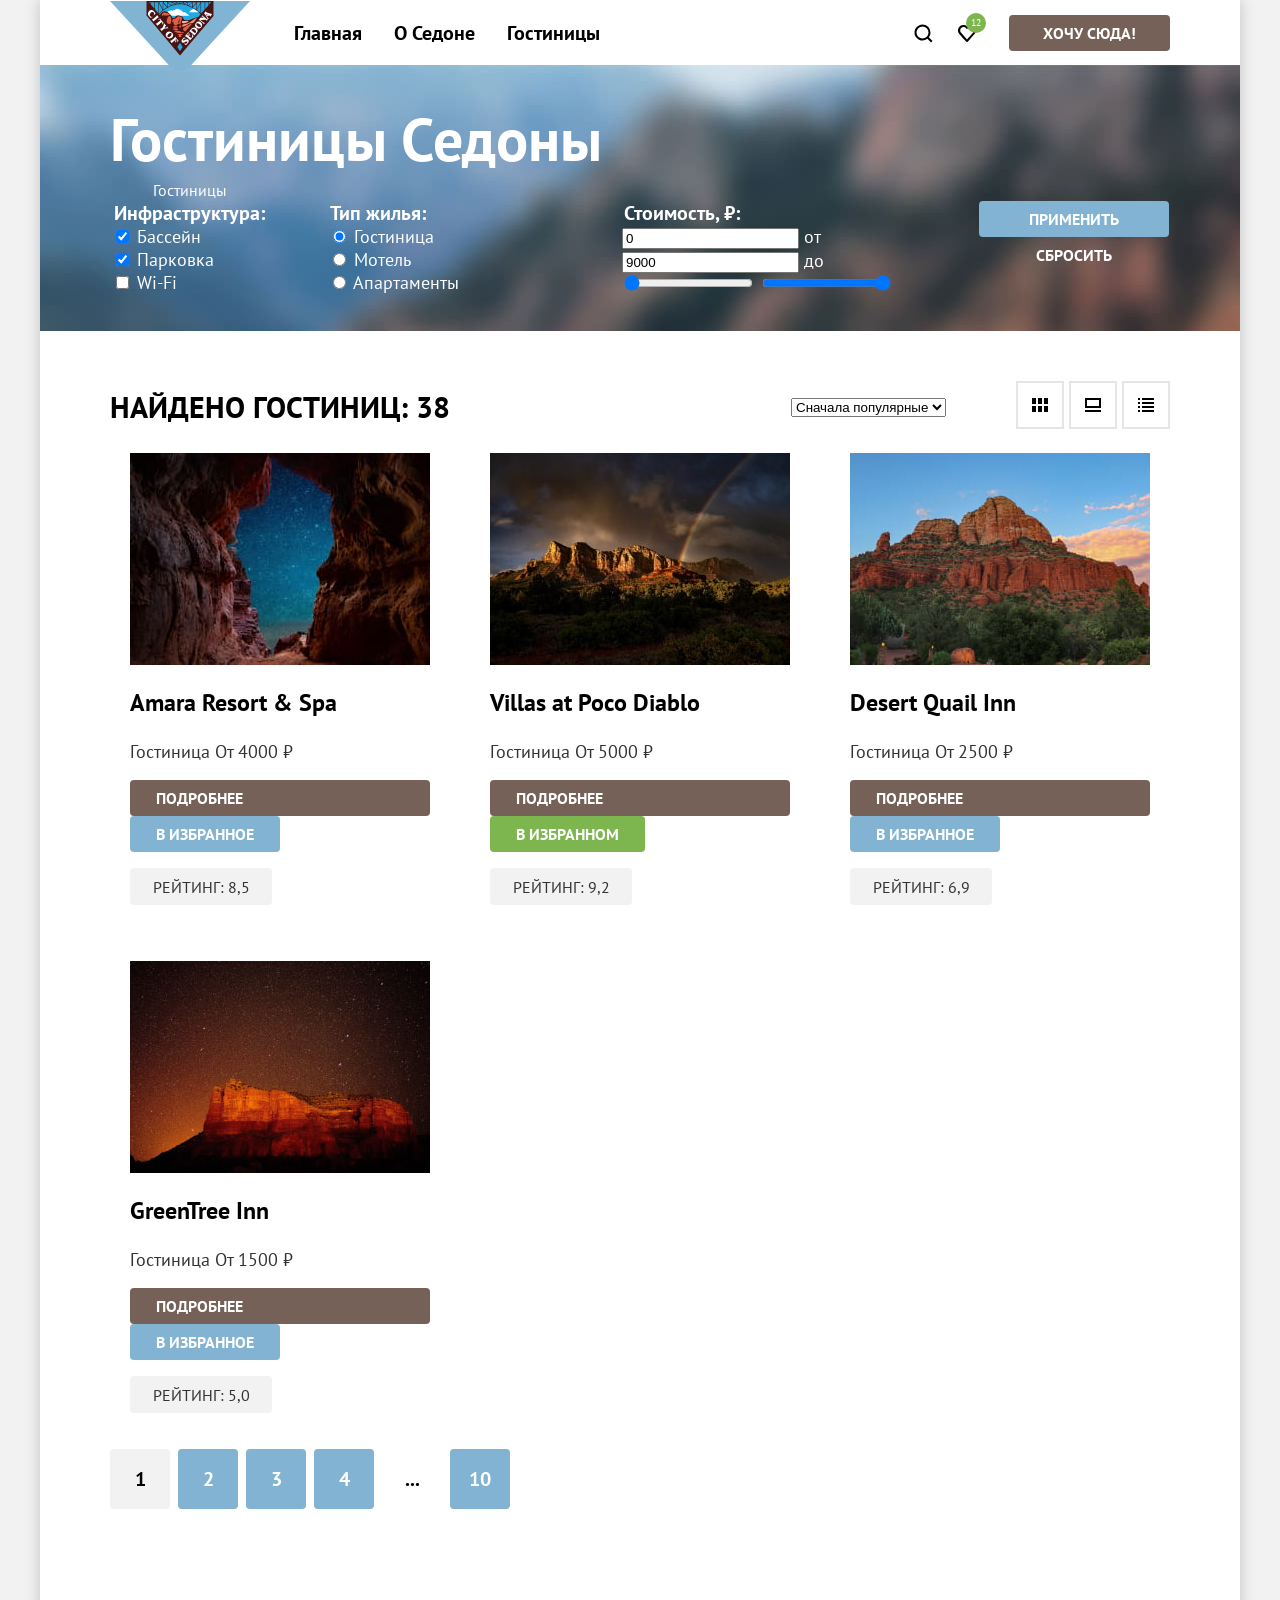
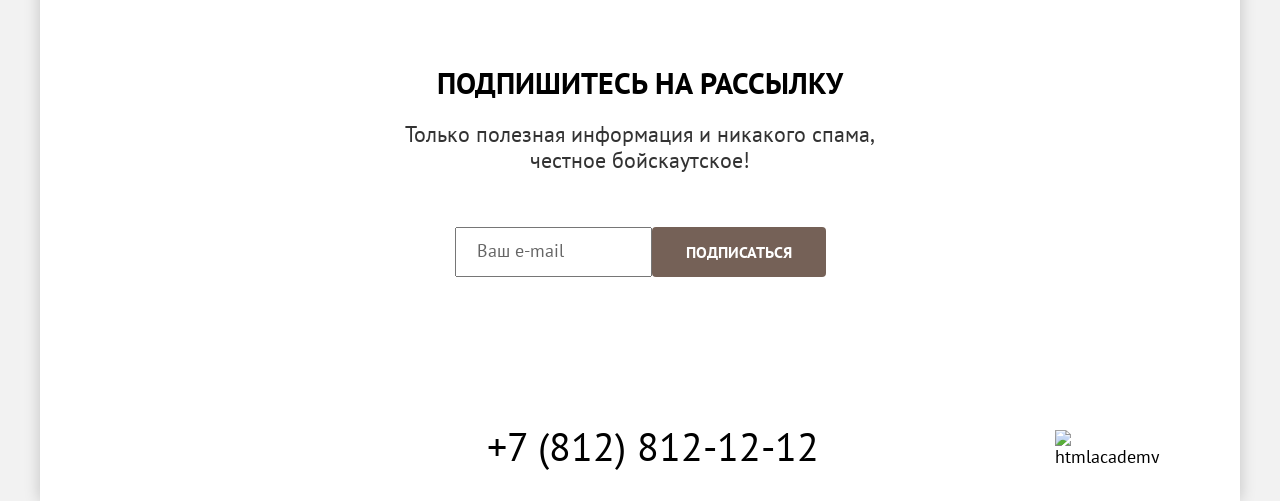
==== commit d89dbe51: "Добавляет правки вёрстки главной страницы" ====
--- a/catalog.html
+++ b/catalog.html
@@ -9,22 +9,24 @@
   <body>
     <div class="container">
       <header class="header">
-        <a class="logo" href="index.html">
-          <img src="images/logo.svg" width="140" height="70" alt="Логотип Седоны">
-        </a>
-        <nav class="navigation">
-          <ul class="list-reset navigation-list">
-            <li class="navigation-item">
-              <a class="navigation-link" href="index.html">Главная</a>
-            </li>
-            <li class="navigation-item">
-              <a class="navigation-link" href="#">О Седоне</a>
-            </li>
-            <li class="navigation-item">
-              <a class="navigation-link">Гостиницы</a>
-            </li>
-          </ul>
-        </nav>
+        <div class="navigation-container">
+          <a class="logo" href="index.html">
+            <img src="images/logo.svg" width="140" height="70" alt="Логотип Седоны">
+          </a>
+          <nav class="navigation">
+            <ul class="list-reset navigation-list">
+              <li class="navigation-item">
+                <a class="navigation-link" href="index.html">Главная</a>
+              </li>
+              <li class="navigation-item">
+                <a class="navigation-link" href="#">О Седоне</a>
+              </li>
+              <li class="navigation-item">
+                <a class="navigation-link">Гостиницы</a>
+              </li>
+            </ul>
+          </nav>
+        </div>
         <div class="user-bar">
           <a class="search-link" href="#">
             <span class="visually-hidden">Поиск</span>
@@ -107,8 +109,8 @@
                 </div>
               </fieldset>
               <div class="filter-search-button-block">
-                <input class="button button-big-padding button-bg-light" type="submit" value="Применить">
-                <input class="button button-big-padding button-no-bg" type="reset" value="Сбросить">
+                <input class="button filter-search-button-submit" type="submit" value="Применить">
+                <input class="button filter-search-button-reset" type="reset" value="Сбросить">
               </div>
             </div>
           </form>
@@ -140,8 +142,8 @@
                 <h3 class="catalog-card-title">Amara Resort & Spa</h3>
               </a>
               <p class="catalog-card-text">Гостиница <span>От 4000 ₽</span></p>
-              <a class="button button-small-padding" href="#">Подробнее</a>
-              <button class="button button-small-padding button-bg-light" type="button">В избранное</button>
+              <a class="button catalog-button-more" href="#">Подробнее</a>
+              <button class="button catalog-button-add" type="button">В избранное</button>
               <div class="catalog-card-stars"></div>
               <p class="catalog-card-rating">Рейтинг: 8,5</p>
             </li>
@@ -151,8 +153,8 @@
                 <h3 class="catalog-card-title">Villas at Poco Diablo</h3>
               </a>
               <p class="catalog-card-text">Гостиница <span>От 5000 ₽</span></p>
-              <a class="button button-small-padding" href="#">Подробнее</a>
-              <button class="button button-small-padding button-bg-add" type="button">В избранном</button>
+              <a class="button catalog-button-more" href="#">Подробнее</a>
+              <button class="button catalog-button-favorites" type="button">В избранном</button>
               <div class="catalog-card-stars"></div>
               <p class="catalog-card-rating">Рейтинг: 9,2</p>
             </li>
@@ -162,8 +164,8 @@
                 <h3 class="catalog-card-title">Desert Quail Inn</h3>
               </a>
               <p class="catalog-card-text">Гостиница <span>От 2500 ₽</span></p>
-              <a class="button button-small-padding" href="#">Подробнее</a>
-              <button class="button button-small-padding button-bg-light" type="button">В избранное</button>
+              <a class="button catalog-button-more" href="#">Подробнее</a>
+              <button class="button catalog-button-add" type="button">В избранное</button>
               <div class="catalog-card-stars"></div>
               <p class="catalog-card-rating">Рейтинг: 6,9</p>
             </li>
@@ -173,8 +175,8 @@
                 <h3 class="catalog-card-title">GreenTree Inn</h3>
               </a>
               <p class="catalog-card-text">Гостиница <span>От 1500 ₽</span></p>
-              <a class="button button-small-padding" href="#">Подробнее</a>
-              <button class="button button-small-padding button-bg-light" type="button">В избранное</button>
+              <a class="button catalog-button-more" href="#">Подробнее</a>
+              <button class="button catalog-button-add" type="button">В избранное</button>
               <div class="catalog-card-stars"></div>
               <p class="catalog-card-rating">Рейтинг: 5,0</p>
             </li>
@@ -200,7 +202,7 @@
             </li>
           </ul>
         </section>
-        <section class="subscription align-center">
+        <section class="subscription subscription-inner">
           <h2 class="section-title">Подпишитесь на рассылку</h2>
           <p class="section-big-text">Только полезная информация и никакого спама, честное бойскаутское!</p>
           <form class="subscription-form" method="post" action="https://echo.htmlacademy.ru/">
--- a/styles/styles.css
+++ b/styles/styles.css
@@ -79,12 +79,8 @@
   list-style: none;
 }
 
-.align-center {
-  text-align: center;
-}
-
 .button {
-  display: inline-block;
+  display: block;
   padding: 8px 34px;
   font-family: inherit;
   font-weight: 700;
@@ -99,33 +95,9 @@
   cursor: pointer;
 }
 
-.button-small-padding {
-  padding: 8px 26px;
-}
-
-.button-big-padding {
-  padding: 8px 50px;
-}
-
-.button-big-text {
-  font-size:20px;
-  line-height: 36px;
-}
-
-.button-bg-light {
-  background-color: #82B3D3;
-}
-
-.button-bg-add {
-  background-color: #7DB54F;
-}
-
-.button-no-bg {
-  background: none;
-}
-
 .section-title {
   margin-top: 0;
+  margin-bottom: 20px;
   font-weight: 700;
   font-size: 30px;
   line-height: 36px;
@@ -134,11 +106,14 @@
 }
 
 .section-big-text {
+  margin-top: 0;
+  margin-bottom: 54px;
   font-size: 22px;
   line-height: 26px;
 }
 
 .item-title {
+  margin-top: 0;
   font-size: 24px;
   font-weight: 700;
   line-height: 28px;
@@ -146,6 +121,7 @@
 }
 
 .item-text {
+  margin-top: 0;
   font-size: 18px;
   line-height: 21px;
 }
@@ -159,15 +135,31 @@
   padding-right: 70px;
 }
 
+.navigation-container {
+  display: flex;
+  position: relative;
+}
+
 .logo {
-  margin-right: 28px;
+  position:absolute;
+  display: block;
+  width: 140px;
+  height: 70px;
+  z-index: 5;
 }
 
 .navigation {
-  flex-grow: 1;
+  margin-left: 168px;
+}
+
+.navigation-list {
+  display: flex;
+  flex-wrap: wrap;
 }
 
 .navigation-link {
+  display: block;
+  padding: 20px 16px;
   font-weight: 700;
   font-size: 20px;
   line-height: 24px;
@@ -175,27 +167,37 @@
   color: #000000;
 }
 
+.user-bar {
+  display: flex;
+  flex-wrap: wrap;
+  align-items: center;
+  flex-shrink: 0;
+}
+
 .search-link {
-  display: inline-block;
-  width: 20px;
-  height: 20px;
-  background: url("../images/search.svg") no-repeat;
+  display: block;
+  padding: 24px 13px 23px;
+  width: 44px;
+  height: 65px;
+  background: url("../images/search.svg") no-repeat center center;
 }
 
 .favourites {
   position: relative;
-  display: inline-block;
-  width: 20px;
-  height: 20px;
-  background: url("../images/heart.svg") no-repeat;
+  display: block;
+  margin-right: 20px;
+  padding: 24px 13px 23px;
+  width: 44px;
+  height: 65px;
+  background: url("../images/heart.svg") no-repeat center center;
 }
 
 .favourites-count {
   position: absolute;
-  top: -10px;
-  right: -9px;
-  display: block;
-  padding-top: 4px;
+  top: 13px;
+  right: 3px;
+  display: block;
+  padding-top: 5px;
   width: 20px;
   height: 20px;
   border-radius: 50%;
@@ -207,10 +209,22 @@
 }
 
 .hero {
+  position: relative;
+  margin-bottom: 69px;
   width: 1200px;
-  height: 485px;
-  background: url("../images/welcome-sedona.png") no-repeat;
-  background-size: 100% auto;
+  min-height: 485px;
+  background: #3F78A3 url("../images/welcome-sedona.jpg") no-repeat center center;
+  background-size: cover;
+}
+
+.hero::after {
+  content: "";
+  position: absolute;
+  bottom: 0;
+  width: 1200px;
+  height: 57px;
+  background: url("../images/hero-divider.svg") no-repeat center center;
+  background-size: cover;
 }
 
 .hero-img {
@@ -218,15 +232,47 @@
   padding-top: 51px;
 }
 
-.advantages-list {
+.advantages, .services,
+.hotel-search, .subscription {
+  display: flex;
+  flex-direction: column;
+  align-items: center;
+  text-align: center;
+}
+
+.advantages {
+  margin-bottom: 64px;
+}
+
+.advantages .section-title {
+  margin-bottom: 25px;
+  max-width: 620px;
+}
+
+.advantages .section-big-text {
+  margin-bottom: 90px;
+  max-width: 660px;
+}
+
+.advantages-list,
+.services-list {
   display: flex;
   flex-wrap: wrap;
+  width: 100%;
+}
+
+.advantages-item,
+.advantages-item-text-block,
+.services-item {
+  display: flex;
+  flex-direction: column;
+  flex-basis: 33.3%;
+  justify-content: center;
+  align-items: center;
+  min-height: 385px;
 }
 
 .advantages-item {
-  padding: 110px 85px;
-  flex-basis: 33.33%;
-  align-items: center;
   background-color: rgba(131, 179, 211, .12);
 }
 
@@ -235,31 +281,44 @@
 }
 
 .advantages-item-dark {
-  display: flex;
-  padding: 0;
+  flex-direction: row;
   flex-basis: 100%;
   background-color: #82B3D3;
   color: #ffffff;
 }
 
-.advantages-item-text-block {
-  padding-left: 85px;
-  padding-right: 85px;
-  width: 33.33%;
+.advantages-item-reverse {
+  flex-direction: row-reverse;
 }
 
 .advantages-item-img {
-  width: 66.66%;
-}
-
-.services-list {
-  display: flex;
-  flex-wrap: wrap;
+  flex-basis: 66.66%;
+}
+
+.advantages-item .item-title {
+  margin-bottom: 62px;
+  max-width: 175px;
+}
+
+.advantages-item .item-text {
+  margin-bottom: 0;
+  max-width: 230px;
+}
+
+.services {
+  margin-bottom: 96px;
+}
+
+.services .section-title {
+  max-width: 505px;
+}
+
+.services .section-big-text {
+  margin-bottom: 64px;
+  max-width: 490px;
 }
 
 .services-item {
-  padding: 81px 85px;
-  flex-basis: 33.33%;
   background-color: rgba(131, 179, 211, .12);
 }
 
@@ -267,9 +326,19 @@
   background-color: #ffffff;
 }
 
+.services-item .item-title {
+  margin-bottom: 30px;
+  max-width: 230px;
+}
+
+.services-item .item-text {
+  margin-bottom: 0;
+  max-width: 230px;
+}
+
 .services-item-title:before {
   display: block;
-  margin: 0 auto;
+  margin: 0 auto 30px;
   width: 74px;
   height: 72px;
 }
@@ -284,6 +353,18 @@
 
 .services-item-title-souvenirs::before {
   content: url('../images/souvenir.svg');
+}
+
+.hotel-search .section-title,
+.hotel-search .section-big-text {
+  max-width: 600px;
+}
+
+.hotel-search-button {
+  margin-bottom: 96px;
+  padding: 8px 50px;
+  font-size:20px;
+  line-height: 36px;
 }
 
 .filter {
@@ -342,6 +423,21 @@
   width: 191px;
 }
 
+.filter-search-button-submit,
+.filter-search-button-reset {
+  padding: 8px 50px;
+  width: 190px;
+  text-align: center;
+}
+
+.filter-search-button-submit {
+  background-color: #82B3D3;
+}
+
+.filter-search-button-reset {
+  background: none;
+}
+
 .breadcrumbs-item {
   display: inline-block;
 }
@@ -369,7 +465,7 @@
   width: 13px;
   height: 13px;
   background: url("../images/home.svg") no-repeat;
-  background-size: 100% auto;
+  background-size: cover;
 }
 
 .display-button {
@@ -438,11 +534,18 @@
   color: #333333;
 }
 
-.catalog-card-favourites {
+.catalog-button-more {
   padding: 8px 26px;
-  border: none;
+}
+
+.catalog-button-add {
+  padding: 8px 26px;
   background-color: #82B3D3;
-  cursor: pointer;
+}
+
+.catalog-button-favorites {
+  padding: 8px 26px;
+  background-color: #7DB54F;
 }
 
 .catalog-card-rating {
@@ -488,14 +591,35 @@
   background: none;
 }
 
-.subscription-bg {
+.subscription {
+  padding-top: 96px;
+  padding-bottom: 104px;
   background: #756157 url("../images/subscribe-bg.jpg") no-repeat;
-  background-size: 100% auto;
-  color: #ffffff;
-}
-
-.subscription-bg .section-title {
-  color: #ffffff;
+  background-size: cover;
+  color: #ffffff;
+  text-align: center;
+}
+
+.subscription .section-title {
+  max-width: 475px;
+  color: #ffffff;
+}
+
+.subscription .section-big-text {
+  max-width: 475px;
+}
+
+.subscription-inner {
+  background: none;
+  color: #333333;
+}
+
+.subscription-inner .section-title {
+  color: #000000;
+}
+
+.subscription-form {
+  display: flex;
 }
 
 .subscription-input-email {
@@ -511,24 +635,39 @@
   opacity: 60%;
 }
 
+.subscription-button {
+  padding: 8px 50px;
+  font-size:20px;
+  line-height: 36px;
+  background-color: #82B3D3;
+}
+
+.footer {
+  padding-top: 45px;
+  padding-bottom: 35px;
+}
+
+.social-list {
+  display: flex;
+  flex-wrap: wrap;
+}
+
 .social-link {
-  display: inline-block;
-  height: 17px;
+  display: block;
+  width: 47px;
+  height: 40px;
 }
 
 .social-link-vk {
-  width: 24px;
-  background: url("../images/vk.svg") no-repeat;
+  background: url("../images/vk.svg") no-repeat center center;
 }
 
 .social-link-telegram {
-  width: 18px;
-  background: url("../images/telegram.svg") no-repeat;
+  background: url("../images/telegram.svg") no-repeat center center;
 }
 
 .social-link-youtube {
-  width: 22px;
-  background: url("../images/youtube.svg") no-repeat;
+  background: url("../images/youtube.svg") no-repeat center center;
 }
 
 .footer-phone {
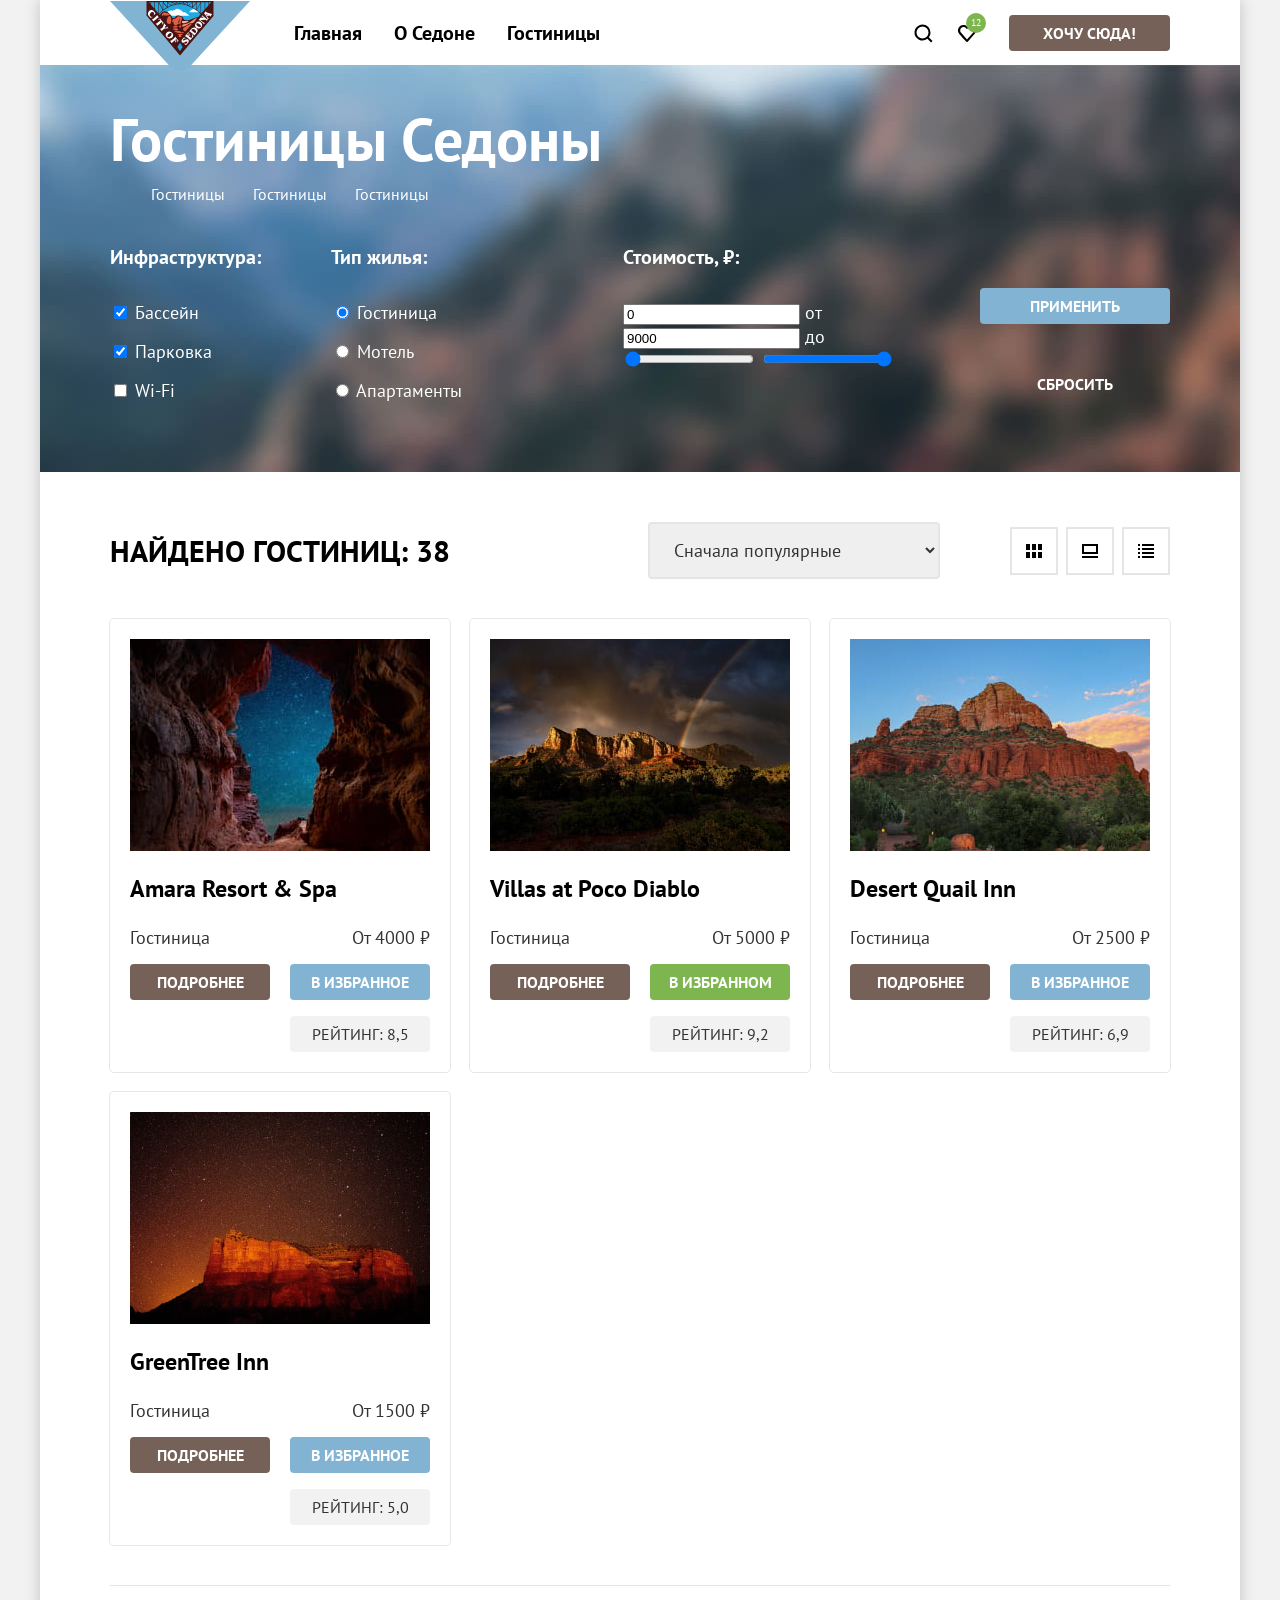
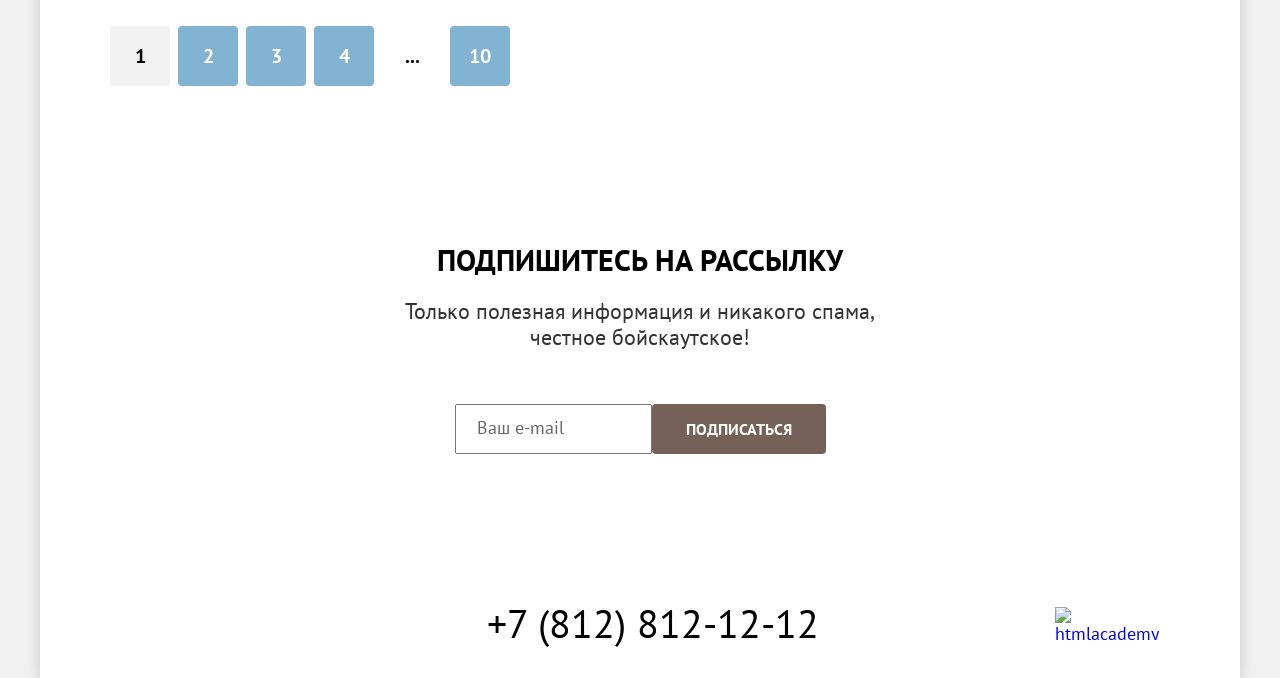
==== commit 387e52f9: "Добавляет небольшие правки по вёрстке айтемов" ====
--- a/catalog.html
+++ b/catalog.html
@@ -46,72 +46,74 @@
               <a class="breadcrumbs-link breadcrumbs-link-home" href="index.html"><span class="visually-hidden">Главная</span></a>
             </li>
             <li class="breadcrumbs-item">
+              <a class="breadcrumbs-link" href="#">Гостиницы</a>
+            </li>
+            <li class="breadcrumbs-item">
+              <a class="breadcrumbs-link" href="#">Гостиницы</a>
+            </li>
+            <li class="breadcrumbs-item">
               <a class="breadcrumbs-link">Гостиницы</a>
             </li>
           </ul>
           <form class="filter-search" action="https://echo.htmlacademy.ru/" method="post">
-            <div class="filter-search-left-block">
-              <fieldset class="filter-search-group">
-                <legend class="filter-search-title">Инфраструктура:</legend>
+            <fieldset class="filter-search-group">
+              <legend class="filter-search-title">Инфраструктура:</legend>
+              <ul class="list-reset filter-search-list">
+                <li class="filter-search-item">
+                  <label>
+                    <input type="checkbox" name="swimming-pool" checked> Бассейн
+                  </label>
+                </li>
+                <li class="filter-search-item">
+                  <label>
+                    <input type="checkbox" name="parking-space" checked> Парковка
+                  </label>
+                </li>
+                <li class="filter-search-item">
+                  <label>
+                    <input type="checkbox" name="wi-fi"> Wi-Fi
+                  </label>
+                </li>
+              </ul>
+            </fieldset>
+            <fieldset class="filter-search-group">
+              <legend class="filter-search-title">Тип жилья:</legend>
                 <ul class="list-reset filter-search-list">
-                  <li class="filter-search-item">
-                    <label>
-                      <input type="checkbox" name="swimming-pool" checked> Бассейн
-                    </label>
-                  </li>
-                  <li class="filter-search-item">
-                    <label>
-                      <input type="checkbox" name="parking-space" checked> Парковка
-                    </label>
-                  </li>
-                  <li class="filter-search-item">
-                    <label>
-                      <input type="checkbox" name="wi-fi"> Wi-Fi
-                    </label>
-                  </li>
-                </ul>
-              </fieldset>
-              <fieldset class="filter-search-group">
-                <legend class="filter-search-title">Тип жилья:</legend>
-                  <ul class="list-reset filter-search-list">
-                  <li class="filter-search-item">
-                    <label>
-                      <input type="radio" name="type-housing" value="hotel" checked> Гостиница
-                    </label>
-                  </li>
-                  <li class="filter-search-item">
-                    <label>
-                      <input type="radio" name="type-housing" value="motel"> Мотель
-                    </label>
-                  </li>
-                  <li class="filter-search-item">
-                    <label>
-                      <input type="radio" name="type-housing" value="apartments"> Апартаменты
-                    </label>
-                  </li>
-                </ul>
-              </fieldset>
-            </div>
-            <div class="filter-search-right-block">
-              <fieldset class="filter-search-group">
-                <legend class="filter-search-title">Стоимость, ₽:</legend>
-                <label>
-                  <input class="filter-search-price-input" type="number" name="price-min" value="0">
-                  <span class="filter-search-price-text">от</span>
-                </label>
-                <label>
-                  <input class="filter-search-price-input" type="number" name="price-max" value="9000">
-                  <span class="filter-search-price-text">до</span>
-                </label>
-                <div class="filter-search-range-slider">
-                  <input type="range" id="min" min="0" max="9000" value="0" step="1">
-                  <input type="range" id="max" min="0" max="9000" value="9000" step="1">
-                </div>
-              </fieldset>
-              <div class="filter-search-button-block">
-                <input class="button filter-search-button-submit" type="submit" value="Применить">
-                <input class="button filter-search-button-reset" type="reset" value="Сбросить">
-              </div>
+                <li class="filter-search-item">
+                  <label>
+                    <input type="radio" name="type-housing" value="hotel" checked> Гостиница
+                  </label>
+                </li>
+                <li class="filter-search-item">
+                  <label>
+                    <input type="radio" name="type-housing" value="motel"> Мотель
+                  </label>
+                </li>
+                <li class="filter-search-item">
+                  <label>
+                    <input type="radio" name="type-housing" value="apartments"> Апартаменты
+                  </label>
+                </li>
+              </ul>
+            </fieldset>
+            <fieldset class="filter-search-group filter-search-group-price">
+              <legend class="filter-search-title">Стоимость, ₽:</legend>
+              <label>
+                <input class="filter-search-price-input" type="number" name="price-min" value="0">
+                <span class="filter-search-price-text">от</span>
+              </label>
+              <label>
+                <input class="filter-search-price-input" type="number" name="price-max" value="9000">
+                <span class="filter-search-price-text">до</span>
+              </label>
+              <div class="filter-search-range-slider">
+                <input type="range" id="min" min="0" max="9000" value="0" step="1">
+                <input type="range" id="max" min="0" max="9000" value="9000" step="1">
+              </div>
+            </fieldset>
+            <div class="filter-search-buttons">
+              <input class="button button-submit" type="submit" value="Применить">
+              <input class="button button-reset" type="reset" value="Сбросить">
             </div>
           </form>
         </section>
@@ -141,44 +143,72 @@
                 <img class="catalog-card-img" src="images/amara-resort-and-spa.jpg" width="300" height="212" alt="Ночное небо в просвете между скалами">
                 <h3 class="catalog-card-title">Amara Resort & Spa</h3>
               </a>
-              <p class="catalog-card-text">Гостиница <span>От 4000 ₽</span></p>
-              <a class="button catalog-button-more" href="#">Подробнее</a>
-              <button class="button catalog-button-add" type="button">В избранное</button>
-              <div class="catalog-card-stars"></div>
-              <p class="catalog-card-rating">Рейтинг: 8,5</p>
+              <div class="catalog-card-block">
+                <p class="catalog-card-text catalog-card-inner">Гостиница</p>
+                <p class="catalog-card-text catalog-card-inner">От 4000 ₽</p>
+              </div>
+              <div class="catalog-card-block">
+                <a class="button button-more catalog-card-inner" href="#">Подробнее</a>
+                <button class="button button-add catalog-card-inner" type="button">В избранное</button>
+              </div>
+              <div class="catalog-card-block">
+                <div class="catalog-card-stars catalog-card-inner"></div>
+                <p class="catalog-card-rating catalog-card-inner">Рейтинг: 8,5</p>
+              </div>
             </li>
             <li class="catalog-card">
               <a class="catalog-card-link" href="#">
                 <img class="catalog-card-img" src="images/villas-at-poco-diablo.jpg" width="300" height="212" alt="Горы на закате и радуга на небе">
                 <h3 class="catalog-card-title">Villas at Poco Diablo</h3>
               </a>
-              <p class="catalog-card-text">Гостиница <span>От 5000 ₽</span></p>
-              <a class="button catalog-button-more" href="#">Подробнее</a>
-              <button class="button catalog-button-favorites" type="button">В избранном</button>
-              <div class="catalog-card-stars"></div>
-              <p class="catalog-card-rating">Рейтинг: 9,2</p>
+              <div class="catalog-card-block">
+                <p class="catalog-card-text catalog-card-inner">Гостиница</p>
+                <p class="catalog-card-text catalog-card-inner">От 5000 ₽</p>
+              </div>
+              <div class="catalog-card-block">
+                <a class="button button-more catalog-card-inner" href="#">Подробнее</a>
+                <button class="button button-favorites catalog-card-inner" type="button">В избранном</button>
+              </div>
+              <div class="catalog-card-block">
+                <div class="catalog-card-stars catalog-card-inner"></div>
+                <p class="catalog-card-rating catalog-card-inner">Рейтинг: 9,2</p>
+              </div>
             </li>
             <li class="catalog-card">
               <a class="catalog-card-link" href="#">
                 <img class="catalog-card-img" src="images/desert-quail-inn.jpg" width="300" height="212" alt="Горы днём с растительностью у подножия">
                 <h3 class="catalog-card-title">Desert Quail Inn</h3>
               </a>
-              <p class="catalog-card-text">Гостиница <span>От 2500 ₽</span></p>
-              <a class="button catalog-button-more" href="#">Подробнее</a>
-              <button class="button catalog-button-add" type="button">В избранное</button>
-              <div class="catalog-card-stars"></div>
-              <p class="catalog-card-rating">Рейтинг: 6,9</p>
+              <div class="catalog-card-block">
+                <p class="catalog-card-text catalog-card-inner">Гостиница</p>
+                <p class="catalog-card-text catalog-card-inner">От 2500 ₽</p>
+              </div>
+              <div class="catalog-card-block">
+                <a class="button button-more catalog-card-inner" href="#">Подробнее</a>
+                <button class="button button-add catalog-card-inner" type="button">В избранное</button>
+              </div>
+              <div class="catalog-card-block">
+                <div class="catalog-card-stars catalog-card-inner"></div>
+                <p class="catalog-card-rating catalog-card-inner">Рейтинг: 6,9</p>
+              </div>
             </li>
             <li class="catalog-card">
               <a class="catalog-card-link" href="#">
                 <img class="catalog-card-img" src="images/greentree-inn.jpg" width="300" height="212" alt="Гора на фоне ночного неба">
                 <h3 class="catalog-card-title">GreenTree Inn</h3>
               </a>
-              <p class="catalog-card-text">Гостиница <span>От 1500 ₽</span></p>
-              <a class="button catalog-button-more" href="#">Подробнее</a>
-              <button class="button catalog-button-add" type="button">В избранное</button>
-              <div class="catalog-card-stars"></div>
-              <p class="catalog-card-rating">Рейтинг: 5,0</p>
+              <div class="catalog-card-block">
+                <p class="catalog-card-text catalog-card-inner">Гостиница</p>
+                <p class="catalog-card-text catalog-card-inner">От 1500 ₽</p>
+              </div>
+              <div class="catalog-card-block">
+                <a class="button button-more catalog-card-inner" href="#">Подробнее</a>
+                <button class="button button-add catalog-card-inner" type="button">В избранное</button>
+              </div>
+              <div class="catalog-card-block">
+                <div class="catalog-card-stars catalog-card-inner"></div>
+                <p class="catalog-card-rating catalog-card-inner">Рейтинг: 5,0</p>
+              </div>
             </li>
           </ul>
           <ul class="list-reset pagination">
@@ -214,17 +244,17 @@
       <footer class="footer">
         <ul class="list-reset social-list">
           <li class="social-item">
-            <a class="social-link social-link-vk" href="#">
+            <a class="social-link social-link-vk" href="https://vk.com/htmlacademy">
               <span class="visually-hidden">Вконтакте</span>
             </a>
           </li>
           <li class="social-item">
-            <a class="social-link social-link-telegram" href="#">
+            <a class="social-link social-link-telegram" href="https://t.me/htmlacademy">
               <span class="visually-hidden">Telegram</span>
             </a>
           </li>
           <li class="social-item">
-            <a class="social-link social-link-youtube" href="#">
+            <a class="social-link social-link-youtube" href="https://www.youtube.com/user/htmlacademyru">
               <span class="visually-hidden">Youtube</span>
             </a>
           </li>
--- a/styles/styles.css
+++ b/styles/styles.css
@@ -40,10 +40,6 @@
   max-width: 100%;
   height: auto;
   object-fit: contain;
-}
-
-a {
-  color: #000000;
 }
 
 .container {
@@ -87,12 +83,40 @@
   font-size: 16px;
   line-height: 20px;
   color: #ffffff;
+  text-align: center;
   text-decoration: none;
   text-transform: uppercase;
   background-color: #756157;
   border-radius: 4px;
   border: 0;
   cursor: pointer;
+}
+
+.button-submit,
+.button-reset {
+  padding: 8px 50px;
+}
+
+.button-submit {
+  background-color: #82B3D3;
+}
+
+.button-reset {
+  background: none;
+}
+
+.button-more {
+  padding: 8px;
+}
+
+.button-add {
+  padding: 8px;
+  background-color: #82B3D3;
+}
+
+.button-favorites {
+  padding: 8px;
+  background-color: #7DB54F;
 }
 
 .section-title {
@@ -177,8 +201,8 @@
 .search-link {
   display: block;
   padding: 24px 13px 23px;
-  width: 44px;
-  height: 65px;
+  min-width: 44px;
+  min-height: 65px;
   background: url("../images/search.svg") no-repeat center center;
 }
 
@@ -187,8 +211,8 @@
   display: block;
   margin-right: 20px;
   padding: 24px 13px 23px;
-  width: 44px;
-  height: 65px;
+  min-width: 44px;
+  min-height: 65px;
   background: url("../images/heart.svg") no-repeat center center;
 }
 
@@ -198,8 +222,8 @@
   right: 3px;
   display: block;
   padding-top: 5px;
-  width: 20px;
-  height: 20px;
+  min-width: 20px;
+  min-height: 20px;
   border-radius: 50%;
   background-color: #7DB54F;
   font-size: 10px;
@@ -269,6 +293,7 @@
   flex-basis: 33.3%;
   justify-content: center;
   align-items: center;
+  padding: 60px 85px;
   min-height: 385px;
 }
 
@@ -283,6 +308,7 @@
 .advantages-item-dark {
   flex-direction: row;
   flex-basis: 100%;
+  padding: 0;
   background-color: #82B3D3;
   color: #ffffff;
 }
@@ -339,8 +365,8 @@
 .services-item-title:before {
   display: block;
   margin: 0 auto 30px;
-  width: 74px;
-  height: 72px;
+  min-width: 74px;
+  min-height: 72px;
 }
 
 .servises-item-title-housing:before {
@@ -367,8 +393,51 @@
   line-height: 36px;
 }
 
+.breadcrumbs {
+  display: flex;
+  flex-wrap: wrap;
+  align-items: center;
+  margin-bottom: 40px;
+}
+
+.breadcrumbs-item {
+  display: flex;
+}
+
+.breadcrumbs-item:not(:last-child) {
+  margin-right: 10px;
+}
+
+.breadcrumbs-item:not(:last-child)::after {
+  display: block;
+  margin-top: -1px;
+  margin-left: 10px;
+  width: 8px;
+  height: 12px;
+  content: url('../images/arrow-right.svg');
+}
+
+.breadcrumbs-item:first-child::after {
+  margin-top: -5px;
+}
+
+.breadcrumbs-link {
+  font-size: 16px;
+  line-height: 21px;
+  color: #ffffff;
+  text-decoration: none;
+}
+
+.breadcrumbs-link-home {
+  display: block;
+  width: 13px;
+  height: 13px;
+  background: url("../images/home.svg") no-repeat;
+  background-size: cover;
+}
+
 .filter {
-  padding: 35px 70px;
+  padding: 35px 70px 70px;
   background: #6B8EB4 url(../images/filter-bg.jpg) no-repeat;
   background-size: cover;
   font-size: 18px;
@@ -377,7 +446,8 @@
 }
 
 .filter-title {
-  margin: 0;
+  margin-top: 0;
+  margin-bottom: 6px;
   font-weight: 700;
   font-size: 60px;
   line-height: 78px;
@@ -385,96 +455,74 @@
 
 .filter-search {
   display: flex;
-  justify-content: space-between;
+  flex-wrap: wrap;
+}
+
+.filter-search-group {
+  flex-basis: 150px;
+  margin: 0;
+  margin-right: 70px;
+  padding: 0;
+  border: 0;
+}
+
+.filter-search-group-price {
+  flex-basis: 287px;
+  margin-left: auto;
 }
 
 .filter-search-title {
+  margin-bottom: 32px;
+  padding: 0;
   font-weight: 700;
   font-size: 20px;
   line-height: 24px;
 }
 
-.filter-search-group {
-  padding: 0;
-  border: 0;
-}
-
-.filter-search-left-block {
-  display: flex;
-  justify-content: space-between;
-  width: 370px;
-}
-
-.filter-search-left-block .filter-search-group {
-  width: 150px;
-}
-
-.filter-search-right-block {
-  display: flex;
-  justify-content: space-between;
-  width: 550px;
-}
-
-.filter-search-right-block .filter-search-group {
-  width: 288px;
-}
-
-.filter-search-button-block {
-  width: 191px;
-}
-
-.filter-search-button-submit,
-.filter-search-button-reset {
-  padding: 8px 50px;
+.filter-search-item:not(:last-child) {
+  margin-bottom: 16px;
+}
+
+.filter-search-buttons {
+  display: flex;
+  flex-direction: column;
   width: 190px;
-  text-align: center;
-}
-
-.filter-search-button-submit {
-  background-color: #82B3D3;
-}
-
-.filter-search-button-reset {
-  background: none;
-}
-
-.breadcrumbs-item {
-  display: inline-block;
-}
-
-.breadcrumbs-item:not(:last-child) {
-  margin-right: 5px;
-}
-
-.breadcrumbs-item:not(:last-child)::after {
-  display: inline-block;
-  margin-left: 7px;
-  width: 8px;
-  height: 12px;
-  content: url('../images/arrow-right.svg');
-}
-
-.breadcrumbs-link {
-  font-size: 16px;
+}
+
+.filter-search-buttons .button-submit {
+  margin-top: auto;
+}
+
+.filter-search-buttons .button-reset {
+  margin-top: auto;
+}
+
+.sorting {
+  padding: 14px 20px;
+  border: 2px solid #e5e5e5;
+  border-radius: 4px;
+  min-width: 292px;
+  font-family: "PT Sans";
+  font-size: 18px;
   line-height: 21px;
-  color: #ffffff;
-}
-
-.breadcrumbs-link-home {
-  display: inline-block;
-  width: 13px;
-  height: 13px;
-  background: url("../images/home.svg") no-repeat;
-  background-size: cover;
+  color: #333333;
+}
+
+.display {
+  display: flex;
 }
 
 .display-button {
-  display: inline-block;
+  display: block;
   width: 48px;
   height: 48px;
   border: 2px solid #e5e5e5;
 }
 
+.display-button:not(:last-child) {
+  margin-right: 8px;
+}
+
 .display-button-tiles {
   background: url("../images/tiles.svg") 50% 50% no-repeat;
 }
@@ -495,6 +543,7 @@
   display: flex;
   justify-content: space-between;
   align-items: center;
+  margin-bottom: 40px;
 }
 
 .catalog-header .section-title {
@@ -509,12 +558,17 @@
 .catalog-list {
   display: flex;
   flex-wrap: wrap;
-  justify-content: space-between;
+  gap: 20px;
+  margin-bottom: 40px;
+  padding-bottom: 40px;
+  border-bottom: 1px solid #e5e5e5;
 }
 
 .catalog-card {
   padding: 20px;
-  width: 340px;
+  box-shadow: 0 0 0 1px #e6e6e6;
+  border-radius: 4px;
+  flex-basis: 340px;
 }
 
 .catalog-card-link {
@@ -528,31 +582,37 @@
   line-height: 28px;
 }
 
+.catalog-card-block {
+  display: flex;
+  justify-content: space-between;
+  gap: 20px;
+}
+
+.catalog-card-block:not(:last-child) {
+  margin-bottom: 16px;
+}
+
+.catalog-card-inner {
+  flex-basis: 140px;
+}
+
 .catalog-card-text {
+  margin: 0;
   font-size: 18px;
   line-height: 21px;
   color: #333333;
 }
 
-.catalog-button-more {
-  padding: 8px 26px;
-}
-
-.catalog-button-add {
-  padding: 8px 26px;
-  background-color: #82B3D3;
-}
-
-.catalog-button-favorites {
-  padding: 8px 26px;
-  background-color: #7DB54F;
+.catalog-card-text:last-child {
+  text-align: right;
 }
 
 .catalog-card-rating {
-  display: inline-block;
-  padding: 9px 22px 8px 23px;
+  margin: 0;
+  padding: 8px;
   font-size: 16px;
   line-height: 20px;
+  text-align: center;
   text-transform: uppercase;
   background-color: #F2F2F2;
   border-radius: 4px;
@@ -560,17 +620,16 @@
 
 .pagination {
   display: flex;
-}
-
-.pagination-item:not(:last-child) {
-  margin-right: 8px;
+  flex-wrap: wrap;
+  align-items: center;
+  gap: 8px;
 }
 
 .pagination-link {
-  display: inline-block;
+  display: block;
   padding: 12px;
-  width: 60px;
-  height: 60px;
+  min-width: 60px;
+  min-height: 60px;
   font-weight: 700;
   font-size: 20px;
   line-height: 36px;
@@ -654,8 +713,8 @@
 
 .social-link {
   display: block;
-  width: 47px;
-  height: 40px;
+  min-width: 47px;
+  min-height: 40px;
 }
 
 .social-link-vk {
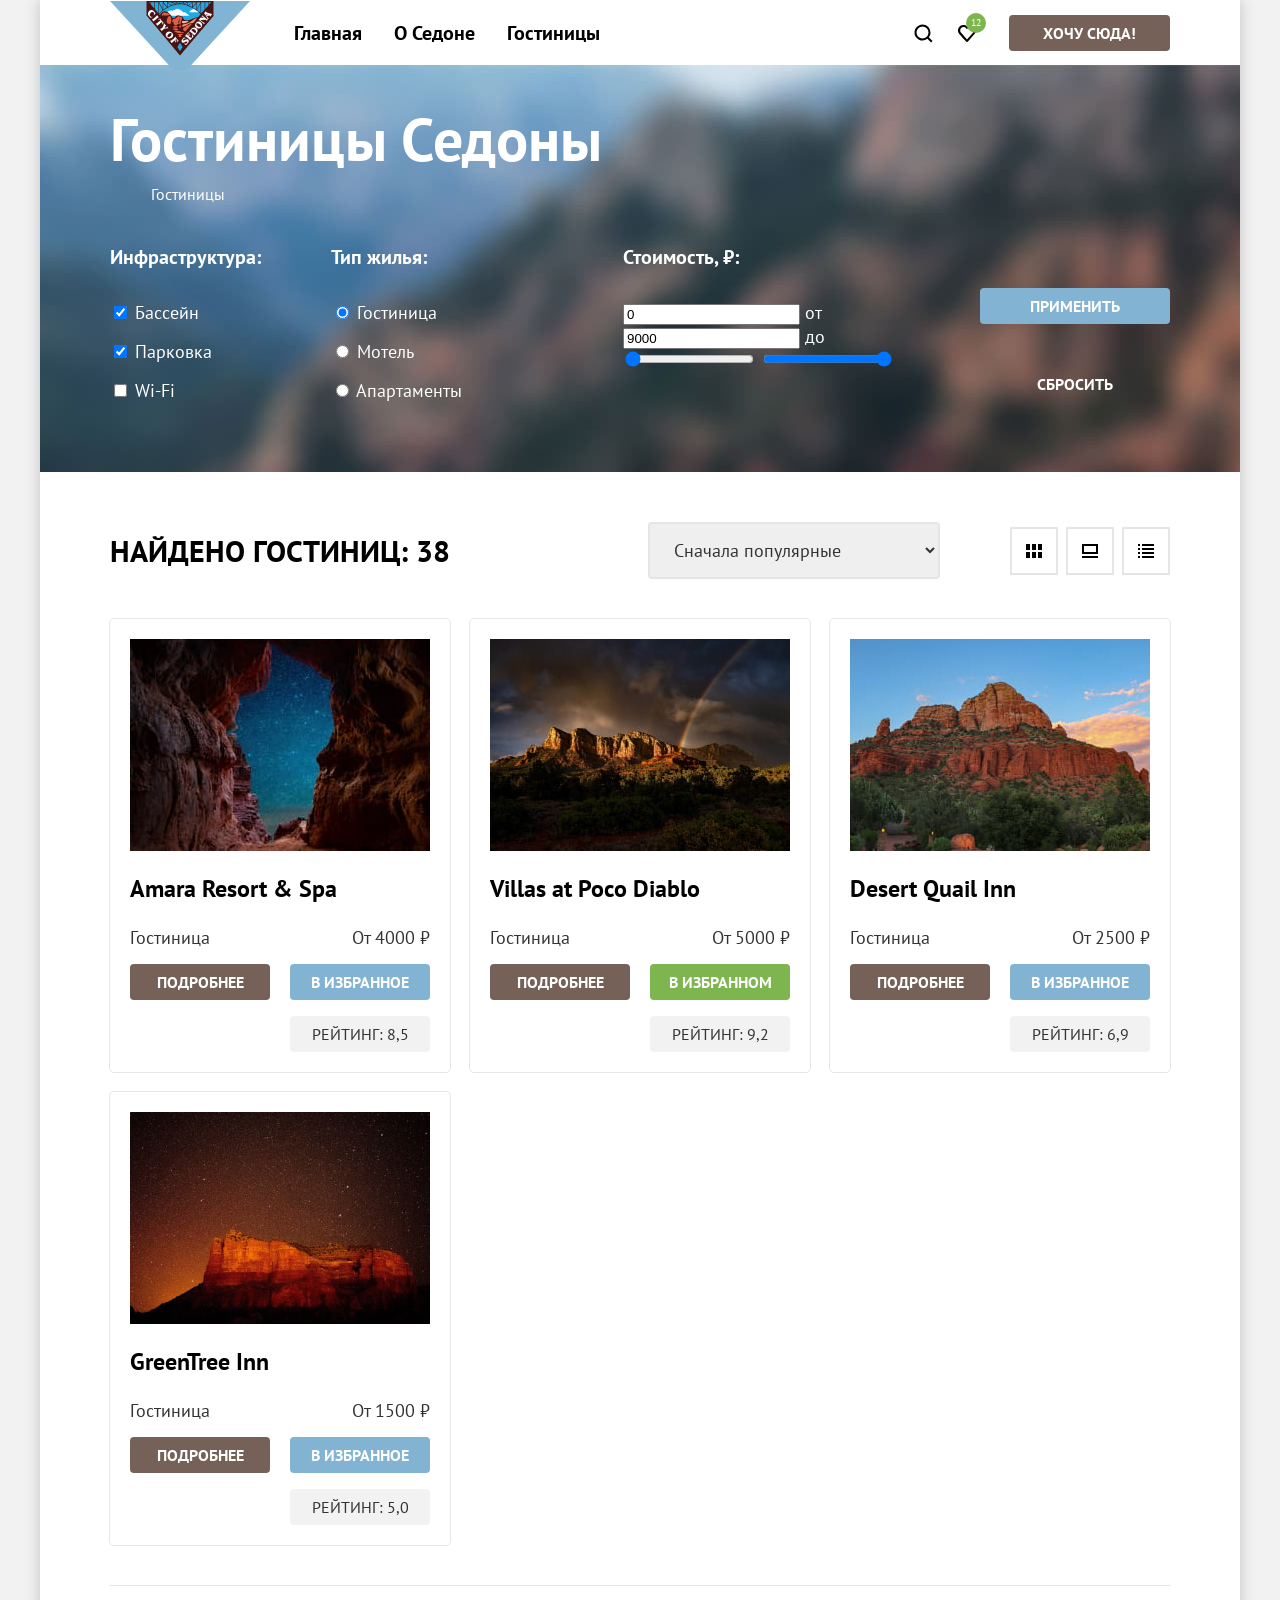
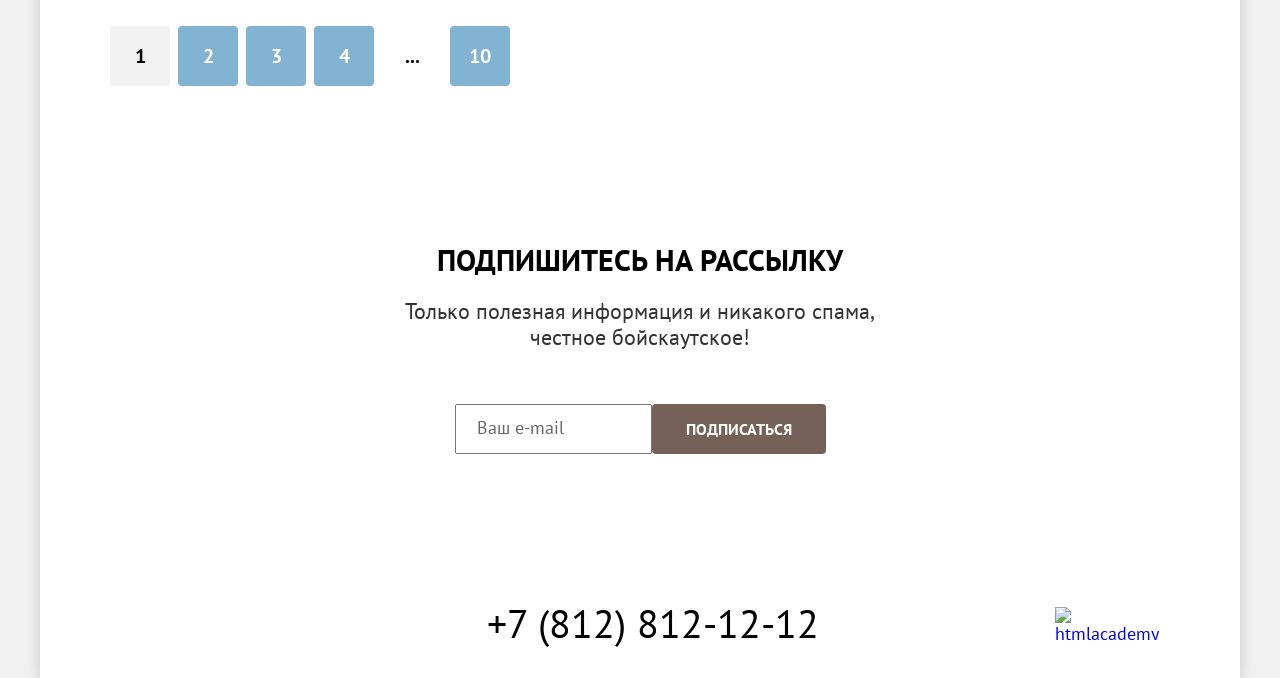
==== commit 709342d6: "Добавляет небольшие правки по вёрстке" ====
--- a/catalog.html
+++ b/catalog.html
@@ -46,12 +46,6 @@
               <a class="breadcrumbs-link breadcrumbs-link-home" href="index.html"><span class="visually-hidden">Главная</span></a>
             </li>
             <li class="breadcrumbs-item">
-              <a class="breadcrumbs-link" href="#">Гостиницы</a>
-            </li>
-            <li class="breadcrumbs-item">
-              <a class="breadcrumbs-link" href="#">Гостиницы</a>
-            </li>
-            <li class="breadcrumbs-item">
               <a class="breadcrumbs-link">Гостиницы</a>
             </li>
           </ul>
--- a/styles/styles.css
+++ b/styles/styles.css
@@ -510,6 +510,7 @@
 
 .display {
   display: flex;
+  gap: 8px;
 }
 
 .display-button {
@@ -517,10 +518,6 @@
   width: 48px;
   height: 48px;
   border: 2px solid #e5e5e5;
-}
-
-.display-button:not(:last-child) {
-  margin-right: 8px;
 }
 
 .display-button-tiles {
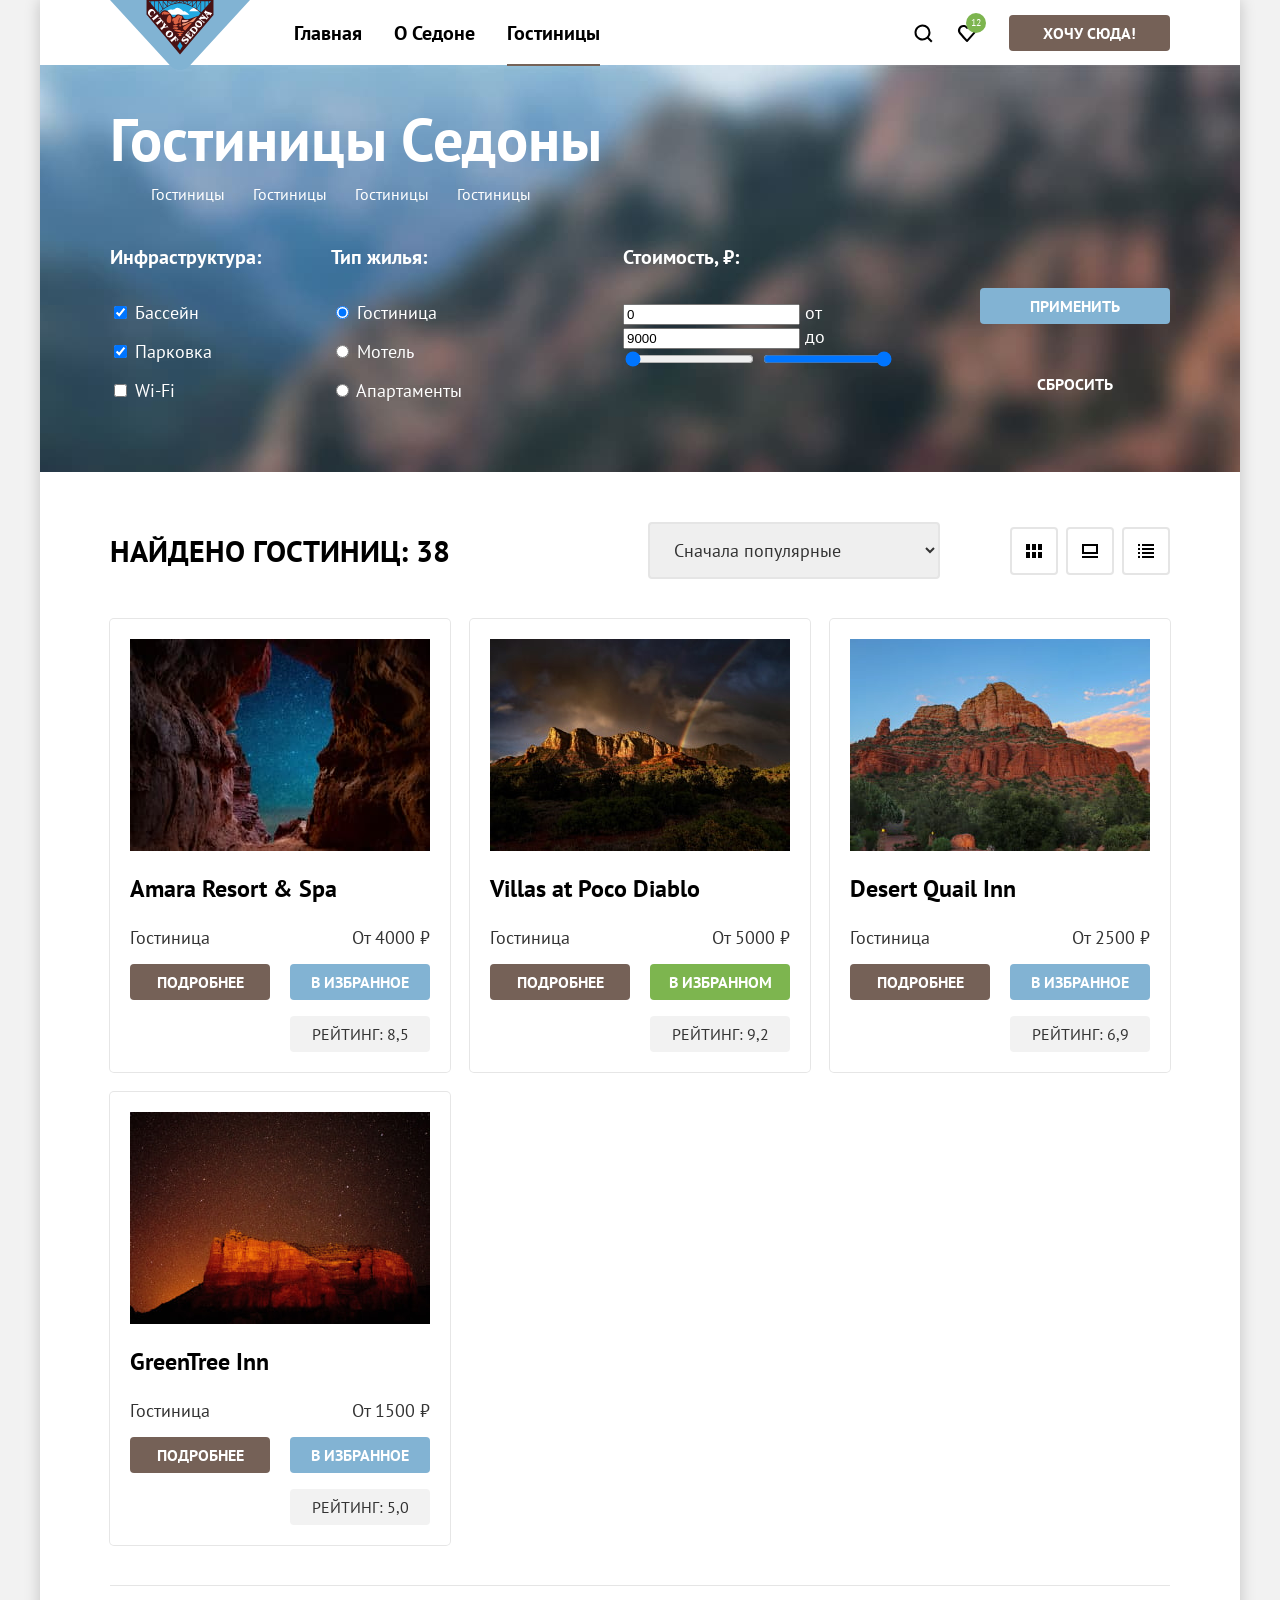
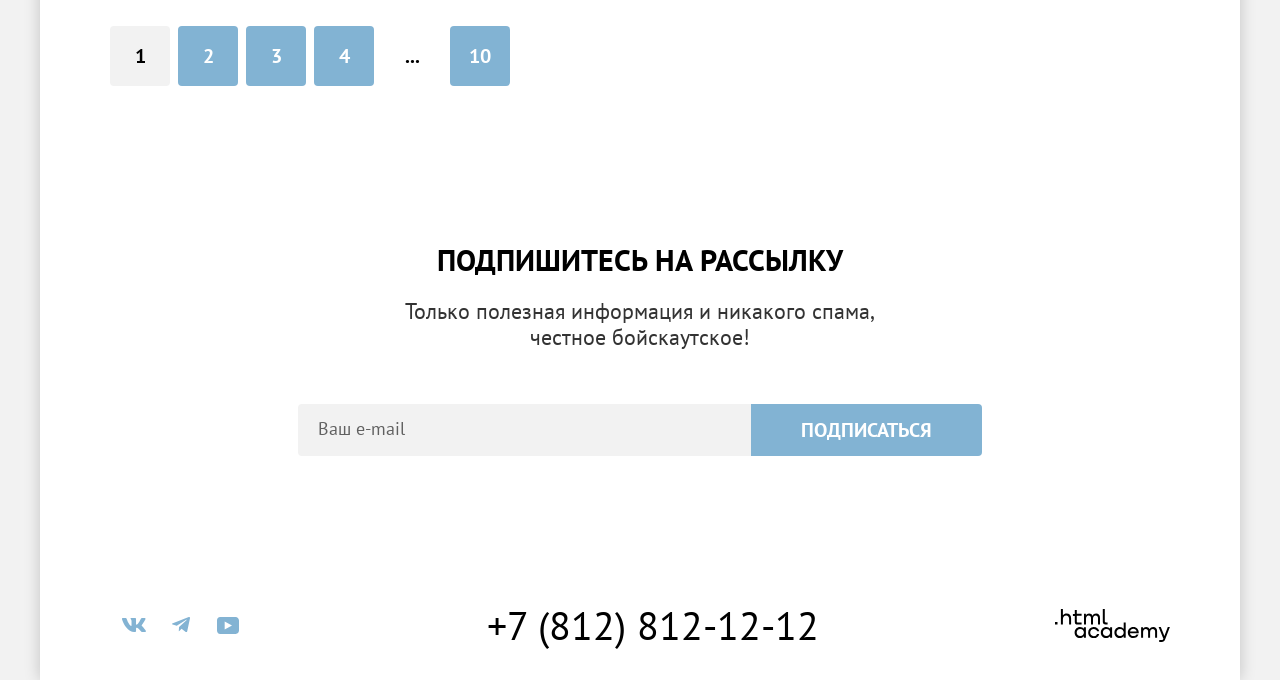
==== commit 47617aaf: "Добавляет оформление декоративных элементов и состояний" ====
--- a/catalog.html
+++ b/catalog.html
@@ -9,24 +9,22 @@
   <body>
     <div class="container">
       <header class="header">
-        <div class="navigation-container">
-          <a class="logo" href="index.html">
-            <img src="images/logo.svg" width="140" height="70" alt="Логотип Седоны">
-          </a>
-          <nav class="navigation">
-            <ul class="list-reset navigation-list">
-              <li class="navigation-item">
-                <a class="navigation-link" href="index.html">Главная</a>
-              </li>
-              <li class="navigation-item">
-                <a class="navigation-link" href="#">О Седоне</a>
-              </li>
-              <li class="navigation-item">
-                <a class="navigation-link">Гостиницы</a>
-              </li>
-            </ul>
-          </nav>
-        </div>
+        <a class="logo" href="index.html">
+          <img src="images/logo.svg" width="140" height="70" alt="Логотип Седоны">
+        </a>
+        <nav class="navigation">
+          <ul class="list-reset navigation-list">
+            <li class="navigation-item">
+              <a class="navigation-link" href="index.html">Главная</a>
+            </li>
+            <li class="navigation-item">
+              <a class="navigation-link" href="#">О Седоне</a>
+            </li>
+            <li class="navigation-item">
+              <a class="navigation-link navigation-link-active">Гостиницы</a>
+            </li>
+          </ul>
+        </nav>
         <div class="user-bar">
           <a class="search-link" href="#">
             <span class="visually-hidden">Поиск</span>
@@ -38,12 +36,21 @@
           <a class="button" href="#">Хочу сюда!</a>
         </div>
       </header>
-      <main class="main-container">
+      <main>
         <section class="filter">
           <h1 class="filter-title">Гостиницы Седоны</h1>
           <ul class="list-reset breadcrumbs">
             <li class="breadcrumbs-item">
               <a class="breadcrumbs-link breadcrumbs-link-home" href="index.html"><span class="visually-hidden">Главная</span></a>
+            </li>
+            <li class="breadcrumbs-item">
+              <a class="breadcrumbs-link" href="#">Гостиницы</a>
+            </li>
+            <li class="breadcrumbs-item">
+              <a class="breadcrumbs-link" href="#">Гостиницы</a>
+            </li>
+            <li class="breadcrumbs-item">
+              <a class="breadcrumbs-link" href="#">Гостиницы</a>
             </li>
             <li class="breadcrumbs-item">
               <a class="breadcrumbs-link">Гостиницы</a>
@@ -119,14 +126,14 @@
               <option value="cheap">Сначала дешёвые</option>
               <option value="expensive">Сначала дорогие</option>
             </select>
-            <div class="display">
-                <a class="display-button display-button-tiles" href="catalog.html?view=tile">
+            <div class="card-grid">
+                <a class="card-grid-toggle card-grid-toggle-tiles" href="catalog.html?view=tile">
                 <span class="visually-hidden">Показать плитками</span>
               </a>
-              <a class="display-button display-button-cards" href="catalog.html?view=card">
+              <a class="card-grid-toggle card-grid-toggle-cards" href="catalog.html?view=card">
                 <span class="visually-hidden">Показать карточками</span>
               </a>
-              <a class="display-button display-button-lists" href="catalog.html?view=list">
+              <a class="card-grid-toggle card-grid-toggle-lists" href="catalog.html?view=list">
                 <span class="visually-hidden">Показать списком</span>
               </a>
             </div>
@@ -231,31 +238,34 @@
           <p class="section-big-text">Только полезная информация и никакого спама, честное бойскаутское!</p>
           <form class="subscription-form" method="post" action="https://echo.htmlacademy.ru/">
             <input class="subscription-input-email" type="email" name="email" placeholder="Ваш e-mail" required="required">
-            <input class="button button-big-padding button-big-text button-bg-light" type="submit" value="Подписаться">
+            <input class="button subscription-button" type="submit" value="Подписаться">
           </form>
         </section>
       </main>
       <footer class="footer">
         <ul class="list-reset social-list">
           <li class="social-item">
-            <a class="social-link social-link-vk" href="https://vk.com/htmlacademy">
+            <a class="social-link" href="https://vk.com/htmlacademy">
               <span class="visually-hidden">Вконтакте</span>
+              <svg aria-hidden="true" focusable="false" xmlns="http://www.w3.org/2000/svg" width="24" height="14" fill="none" viewBox="0 0 24 14"><path fill="#83b3d3" fill-rule="evenodd" d="M23.45.95c.17-.55 0-.95-.8-.95h-2.62c-.67 0-.98.35-1.14.73 0 0-1.34 3.2-3.23 5.27-.61.6-.89.8-1.22.8-.17 0-.42-.2-.42-.74V.95c0-.66-.18-.95-.74-.95H9.15c-.42 0-.67.3-.67.6 0 .61.95.76 1.05 2.5v3.8c0 .84-.16.99-.5.99-.88 0-3.05-3.21-4.33-6.89-.25-.71-.5-1-1.17-1H.9C.15 0 0 .35 0 .73c0 .68.89 4.07 4.14 8.55C6.32 12.34 9.38 14 12.16 14c1.67 0 1.88-.37 1.88-1v-2.32c0-.73.16-.88.69-.88.38 0 1.05.2 2.61 1.67C19.11 13.22 19.4 14 20.41 14h2.62c.75 0 1.13-.37.91-1.1-.24-.72-1.09-1.77-2.21-3.02-.62-.7-1.53-1.47-1.81-1.86-.4-.49-.28-.7 0-1.14 0 0 3.2-4.43 3.53-5.93" clip-rule="evenodd"/></svg>
             </a>
           </li>
           <li class="social-item">
-            <a class="social-link social-link-telegram" href="https://t.me/htmlacademy">
+            <a class="social-link" href="https://t.me/htmlacademy">
               <span class="visually-hidden">Telegram</span>
+              <svg aria-hidden="true" focusable="false" xmlns="http://www.w3.org/2000/svg" width="18" height="16" fill="none" viewBox="0 0 18 16"><path fill="#83b3d3" d="M16.79.1.84 6.25c-1.09.43-1.08 1.04-.2 1.31l4.1 1.28 9.47-5.98c.44-.27.85-.12.52.18L7.05 9.96l-.28 4.22c.41 0 .6-.19.83-.41l1.99-1.93 4.13 3.05c.77.42 1.31.2 1.5-.7l2.72-12.8c.28-1.12-.43-1.62-1.16-1.3"/></svg>
             </a>
           </li>
           <li class="social-item">
-            <a class="social-link social-link-youtube" href="https://www.youtube.com/user/htmlacademyru">
+            <a class="social-link" href="https://www.youtube.com/user/htmlacademyru">
               <span class="visually-hidden">Youtube</span>
+              <svg aria-hidden="true" focusable="false" xmlns="http://www.w3.org/2000/svg" width="22" height="17" fill="none" viewBox="0 0 22 17"><path fill="#83b3d3" d="M18.6 0H3.18C1.31 0 0 1.6 0 3.4v10.1C0 15.4 1.31 17 3.17 17h15.66c1.64 0 3.17-1.6 3.17-3.4V3.4C21.78 1.6 20.47 0 18.6 0M7.67 12.54V4.46L15 8.5z"/></svg>
             </a>
           </li>
         </ul>
         <a class="footer-phone" href="tel:+78128121212">+7 (812) 812-12-12</a>
         <a class="footer-academy" href="https://htmlacademy.ru/intensive/htmlcss">
-          <img src="images/html-academy.svg" width="115" height="33" alt="htmlacademy">
+           <svg aria-hidden="true" focusable="false" xmlns="http://www.w3.org/2000/svg" width="115" height="33" fill="none" viewBox="0 0 115 33"><path d="M0 12.9v2.6h2.5v-2.6zM11.6 4.5c-1.6 0-2.8.7-3.6 1.7h-.1V0h-2v15.5h2v-5.3c0-2.1 1.3-3.6 3.3-3.6 1.8 0 2.9 1.4 2.9 3.2v5.7h2V9.4c.1-3-1.8-4.9-4.5-4.9M26.6 4.8h-4.8V1.1h-2v3.8h-1.9v2h1.9v6c0 1.7 1 2.7 2.7 2.7h4.1v-2h-3.7c-.7 0-1.1-.4-1.1-1.1V6.8h4.8zM41.1 4.6c-1.6 0-2.9.8-3.5 2.1h-.1c-.6-1.2-1.8-2.1-3.4-2.1-1.4 0-2.5.8-3.1 1.8h-.1V4.8H29v10.6h2V10c0-2 1-3.5 2.6-3.5 1.5 0 2.4 1 2.4 2.6v6.3h2V9.8c0-2.4 1.4-3.3 2.6-3.3 1.5 0 2.4 1 2.4 2.6v6.3h2V8.9c.1-2.5-1.4-4.3-3.9-4.3M47.8 12.7c0 1.7 1 2.7 2.8 2.7h2v-2h-1.7c-.7 0-1.1-.4-1.1-1.1V0h-2zM28.9 19.7c-.9-1.1-2.2-1.8-3.9-1.8-3.1 0-5.4 2.3-5.4 5.6s2.3 5.6 5.4 5.6c1.8 0 3-.8 3.8-1.9h.1v1.6h2V18.2h-2zm-3.6 7.4c-2.2 0-3.6-1.6-3.6-3.6s1.4-3.6 3.6-3.6 3.6 1.6 3.6 3.6c0 1.9-1.4 3.6-3.6 3.6M44.2 22c-.5-2.4-2.6-4.1-5.4-4.1a5.4 5.4 0 0 0-5.6 5.6c0 3.1 2.2 5.6 5.6 5.6 2.8 0 4.9-1.8 5.4-4.2h-2.1a3.4 3.4 0 0 1-3.3 2.3c-2.2 0-3.6-1.6-3.6-3.6s1.4-3.6 3.6-3.6c1.6 0 2.8 1 3.3 2.2h2.1zM55.1 19.7c-.9-1.1-2.2-1.8-3.9-1.8-3.1 0-5.4 2.3-5.4 5.6s2.3 5.6 5.4 5.6c1.8 0 3-.8 3.8-1.9h.1v1.6h2V18.2h-2zm-3.6 7.4c-2.2 0-3.6-1.6-3.6-3.6s1.4-3.6 3.6-3.6 3.6 1.6 3.6 3.6c0 1.9-1.5 3.6-3.6 3.6M68.7 19.8c-.9-1.1-2.2-1.9-3.9-1.9-3.1 0-5.4 2.3-5.4 5.6s2.2 5.6 5.4 5.6c1.7 0 3-.8 3.8-1.8h.1v1.5h2V13.4h-2zm-3.6 7.3c-2.2 0-3.6-1.6-3.6-3.6s1.4-3.6 3.6-3.6 3.6 1.6 3.6 3.6c-.1 2-1.5 3.6-3.6 3.6M78.3 17.9c-3.3 0-5.5 2.5-5.5 5.6 0 3 2.1 5.6 5.5 5.6 2.5 0 4.5-1.3 5.2-3.6h-2.1c-.5 1-1.6 1.6-3 1.6-1.9 0-3.3-1.3-3.4-2.9h8.8c.2-3.6-2-6.3-5.5-6.3m0 1.9c1.7 0 3 1 3.3 2.6h-6.5c.3-1.5 1.5-2.6 3.2-2.6M98.2 17.9c-1.6 0-2.9.8-3.6 2h-.1c-.6-1.2-1.8-2-3.4-2-1.4 0-2.5.7-3.1 1.8v-1.5h-1.9v10.6h2v-5.4c0-2 1-3.4 2.6-3.5 1.5 0 2.4 1 2.4 2.6v6.3h2v-5.6c0-2.4 1.4-3.3 2.6-3.3 1.5 0 2.4 1 2.4 2.6v6.3h2v-6.5c.1-2.6-1.4-4.4-3.9-4.4M109.4 27l-3.6-8.9h-2.2l4.8 11.6c-.3.9-.7 1.2-1.7 1.2h-2.5v2h2.5c1.8 0 2.8-.8 3.5-2.6l4.7-12.2h-2.1z"/></svg>
         </a>
       </footer>
     </div>
--- a/styles/styles.css
+++ b/styles/styles.css
@@ -43,17 +43,11 @@
 }
 
 .container {
-  display: flex;
-  flex-direction: column;
   margin: 0 auto;
   width: 1200px;
   min-height: 100%;
   background-color: #ffffff;
   box-shadow: 0 0 15px rgba(0, 0, 0, 0.2);
-}
-
-.main-container {
-  flex-grow: 1;
 }
 
 .visually-hidden {
@@ -92,6 +86,23 @@
   cursor: pointer;
 }
 
+.button:hover {
+  background-color: #615048;
+}
+
+.button:focus-visible {
+  outline: none;
+  background-color: #615048;
+}
+
+.button:active {
+  color: rgba(255, 255, 255, .3);
+}
+
+.button:disabled {
+  background-color: #e5e5e5;
+}
+
 .button-submit,
 .button-reset {
   padding: 8px 50px;
@@ -105,6 +116,24 @@
   background: none;
 }
 
+.button-reset:hover {
+  background: none;
+  opacity: .6;
+}
+
+.button-reset:focus-visible {
+  background: none;
+  outline: 3px solid #83b3d3;
+}
+
+.button-reset:active {
+  color: rgba(255, 255, 255, .3);
+}
+
+.button-reset:disabled {
+  color: rgba(255, 255, 255, .1);
+}
+
 .button-more {
   padding: 8px;
 }
@@ -114,9 +143,31 @@
   background-color: #82B3D3;
 }
 
+.button-submit:hover,
+.button-add:hover,
+.subscription-button:hover {
+  background-color: #68a2ca;
+}
+
+.button-submit:focus-visible,
+.button-add:focus-visible,
+.subscription-button:focus-visible {
+  outline: none;
+  background-color: #68a2ca;
+}
+
 .button-favorites {
   padding: 8px;
   background-color: #7DB54F;
+}
+
+.button-favorites:hover {
+  background-color: #6c9e42;
+}
+
+.button-favorites:focus-visible {
+  outline: none;
+  background-color: #6c9e42;
 }
 
 .section-title {
@@ -159,13 +210,13 @@
   padding-right: 70px;
 }
 
-.navigation-container {
-  display: flex;
+.header {
   position: relative;
 }
 
 .logo {
   position:absolute;
+  top: 0;
   display: block;
   width: 140px;
   height: 70px;
@@ -181,19 +232,38 @@
   flex-wrap: wrap;
 }
 
-.navigation-link {
-  display: block;
-  padding: 20px 16px;
+.navigation-item {
   font-weight: 700;
   font-size: 20px;
   line-height: 24px;
+}
+
+.navigation-link {
+  position: relative;
+  display: block;
+  padding: 20px 16px;
   text-decoration: none;
   color: #000000;
 }
 
+.navigation-link:hover:after,
+.navigation-link-active:after {
+  content: "";
+  position: absolute;
+  left: 16px;
+  right: 16px;
+  bottom: -1px;
+  z-index: 1;
+  display: block;
+  width: auto;
+  height: 2px;
+  background-color: #756257;
+}
+
 .user-bar {
   display: flex;
   flex-wrap: wrap;
+  align-self: flex-start;
   align-items: center;
   flex-shrink: 0;
 }
@@ -204,6 +274,11 @@
   min-width: 44px;
   min-height: 65px;
   background: url("../images/search.svg") no-repeat center center;
+}
+
+.search-link:hover,
+.favourites:hover {
+  opacity: .6;
 }
 
 .favourites {
@@ -436,6 +511,18 @@
   background-size: cover;
 }
 
+.breadcrumbs-link[href]:hover {
+  opacity: .6;
+}
+
+.breadcrumbs-link[href]:focus {
+  outline: none;
+}
+
+.breadcrumbs-link[href]:active {
+  opacity: .3;
+}
+
 .filter {
   padding: 35px 70px 70px;
   background: #6B8EB4 url(../images/filter-bg.jpg) no-repeat;
@@ -508,28 +595,42 @@
   color: #333333;
 }
 
-.display {
+.card-grid {
   display: flex;
   gap: 8px;
 }
 
-.display-button {
+.card-grid-toggle {
   display: block;
   width: 48px;
   height: 48px;
   border: 2px solid #e5e5e5;
-}
-
-.display-button-tiles {
+  border-radius: 4px;
+}
+
+.card-grid-toggle-tiles {
   background: url("../images/tiles.svg") 50% 50% no-repeat;
 }
 
-.display-button-cards {
+.card-grid-toggle-cards {
   background: url("../images/cards.svg") 50% 50% no-repeat;
 }
 
-.display-button-lists {
+.card-grid-toggle-lists {
   background: url("../images/lists.svg") 50% 50% no-repeat;
+}
+
+.card-grid-toggle:hover {
+  border-color: #000000;
+}
+
+.card-grid-toggle:focus-visible {
+  border-color: #68a2ca;
+  outline: none;
+}
+
+.card-grid-toggle:active {
+  border-color: #000000;
 }
 
 .catalog {
@@ -637,6 +738,19 @@
   border-radius: 4px;
 }
 
+.pagination-link[href]:hover {
+  background-color: #68a2ca;
+}
+
+.pagination-link[href]:focus-visible {
+  outline: none;
+  background-color: #68a2ca;
+}
+
+.pagination-link[href]:active {
+  color: rgba(255, 255, 255, .3);
+}
+
 .pagination-current {
   color: #000000;
   background-color: #F2F2F2;
@@ -675,12 +789,21 @@
 }
 
 .subscription-form {
-  display: flex;
+  display: grid;
+  grid-template-columns: 1fr auto;
+  width: 684px;
 }
 
 .subscription-input-email {
   font-family: inherit;
   padding: 14px 20px;
+  border: none;
+  border-top-left-radius: 4px;
+  border-bottom-left-radius: 4px;
+}
+
+.subscription-inner .subscription-input-email {
+  background-color: #f2f2f2;
 }
 
 .subscription-input-email::placeholder {
@@ -696,6 +819,8 @@
   font-size:20px;
   line-height: 36px;
   background-color: #82B3D3;
+  border-top-left-radius: 0;
+  border-bottom-left-radius: 0;
 }
 
 .footer {
@@ -708,22 +833,35 @@
   flex-wrap: wrap;
 }
 
-.social-link {
-  display: block;
+.social-item {
   min-width: 47px;
   min-height: 40px;
 }
 
-.social-link-vk {
-  background: url("../images/vk.svg") no-repeat center center;
-}
-
-.social-link-telegram {
-  background: url("../images/telegram.svg") no-repeat center center;
-}
-
-.social-link-youtube {
-  background: url("../images/youtube.svg") no-repeat center center;
+.social-link {
+  display: flex;
+  justify-content: center;
+  align-items: center;
+  width: 100%;
+  height: 100%;
+}
+
+.social-link:hover path,
+.social-link:focus-visible path,
+.social-link:active path {
+  fill: #68a2ca;
+}
+
+.social-link:focus-visible,
+.footer-phone:focus-visible,
+.footer-academy:focus-visible {
+  outline: none;
+}
+
+.social-link:active,
+.footer-phone:active,
+.footer-academy:active {
+  opacity: .3;
 }
 
 .footer-phone {
@@ -732,3 +870,25 @@
   color: #000000;
   text-decoration: none;
 }
+
+.footer-phone:hover,
+.footer-phone:focus-visible,
+.footer-phone:active {
+  color: #756157;
+}
+
+.footer-academy {
+  display: block;
+  width: 115px;
+  height: 33px;
+}
+
+.footer-academy path {
+  fill: #000000;
+}
+
+.footer-academy:hover path,
+.footer-academy:focus-visible path,
+.footer-academy:active path {
+  fill: #756157;
+}
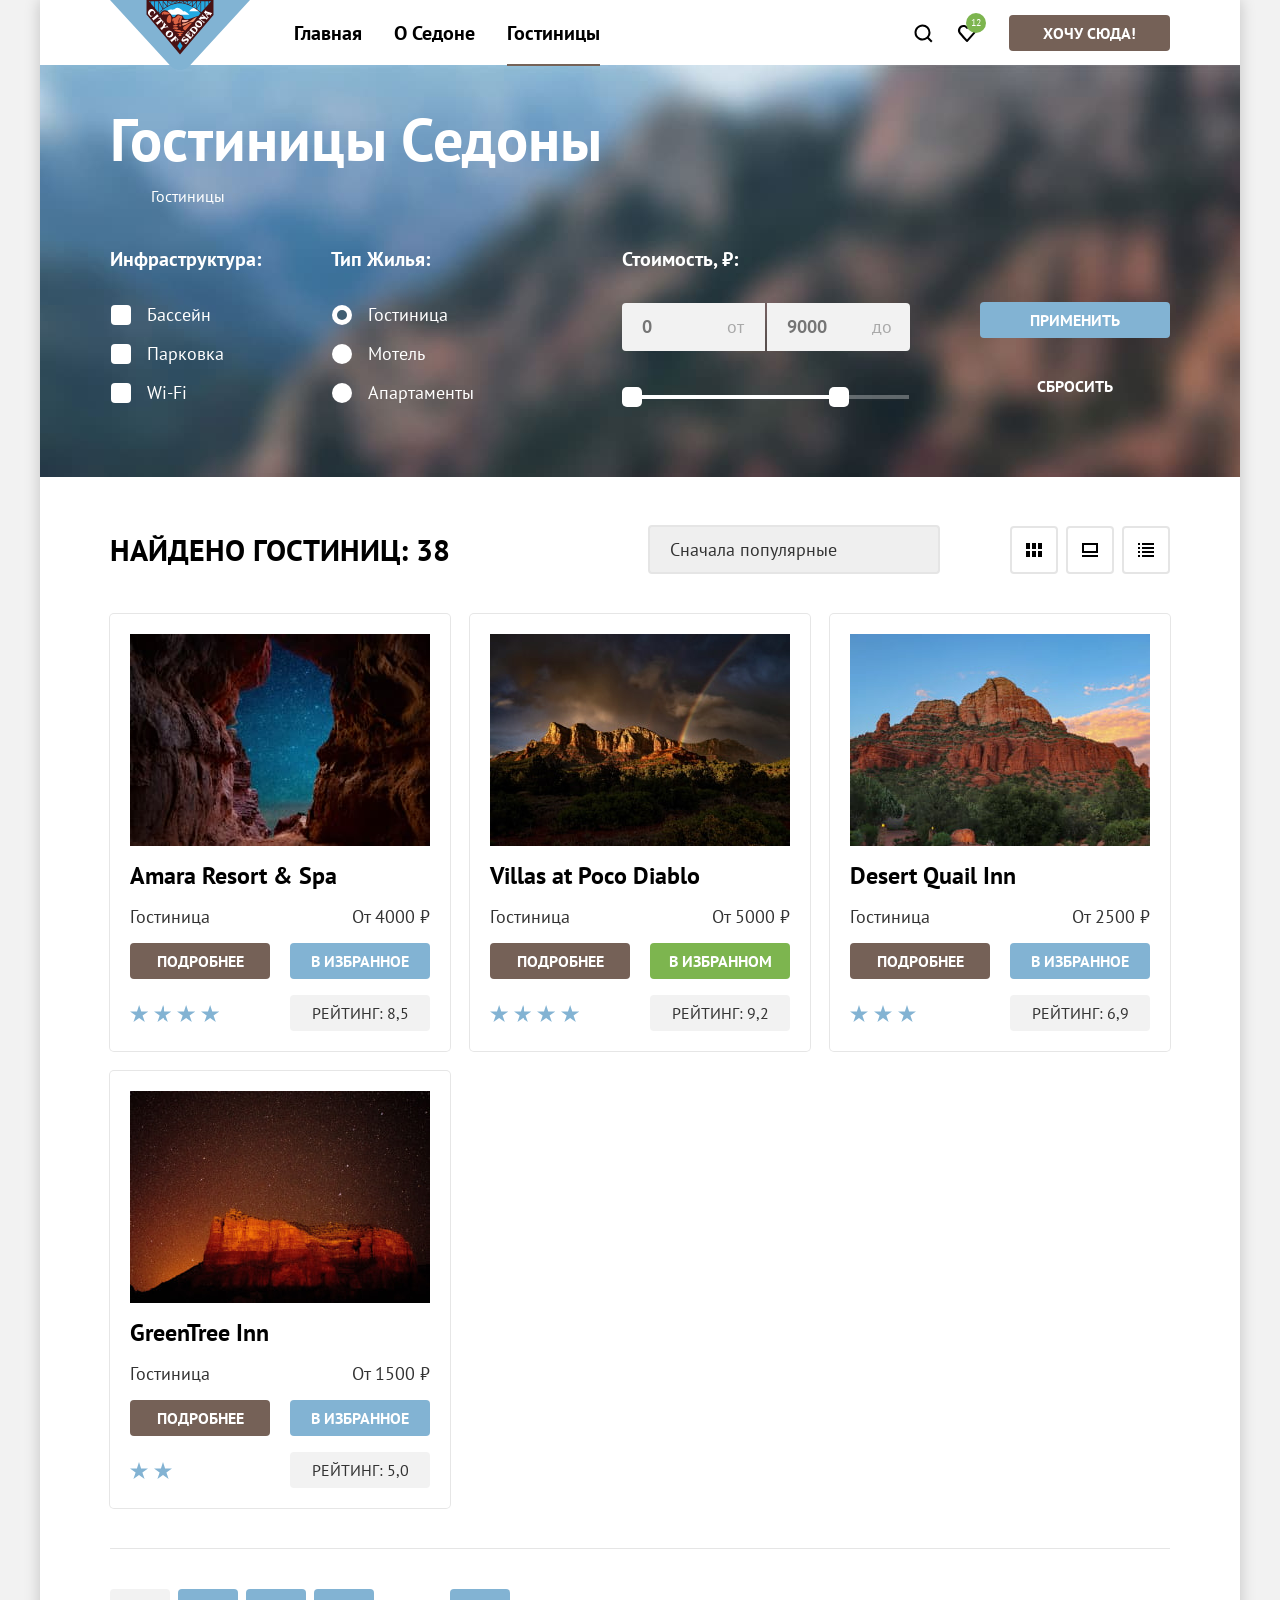
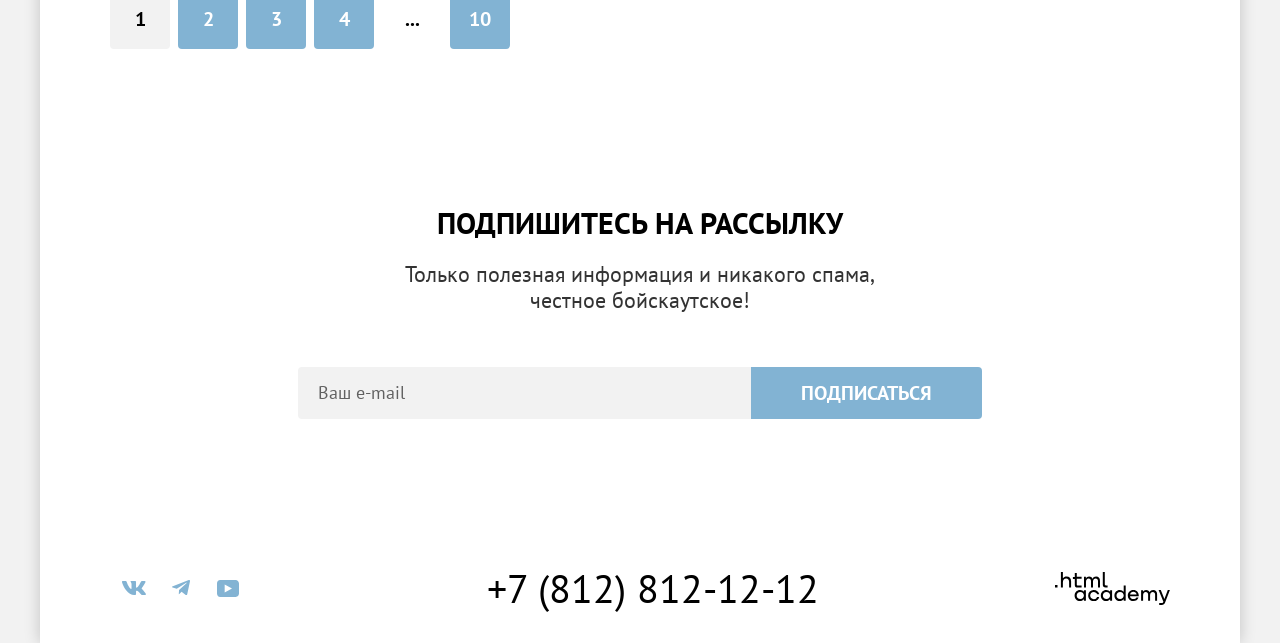
==== commit 9493d2d3: "Добавляет небольшие технические правки" ====
--- a/catalog.html
+++ b/catalog.html
@@ -5,6 +5,8 @@
     <meta name="viewport" content="width=device-width, initial-scale=1">
     <title>HTML Academy: Гостиницы Седоны</title>
     <link href="styles/styles.css" rel="stylesheet">
+    <link rel="icon" href="favicon.ico">
+    <link rel="icon" type="image/png" sizes="32x32" href="images/favicon.png">
   </head>
   <body>
     <div class="container">
@@ -44,15 +46,6 @@
               <a class="breadcrumbs-link breadcrumbs-link-home" href="index.html"><span class="visually-hidden">Главная</span></a>
             </li>
             <li class="breadcrumbs-item">
-              <a class="breadcrumbs-link" href="#">Гостиницы</a>
-            </li>
-            <li class="breadcrumbs-item">
-              <a class="breadcrumbs-link" href="#">Гостиницы</a>
-            </li>
-            <li class="breadcrumbs-item">
-              <a class="breadcrumbs-link" href="#">Гостиницы</a>
-            </li>
-            <li class="breadcrumbs-item">
               <a class="breadcrumbs-link">Гостиницы</a>
             </li>
           </ul>
@@ -61,55 +54,77 @@
               <legend class="filter-search-title">Инфраструктура:</legend>
               <ul class="list-reset filter-search-list">
                 <li class="filter-search-item">
-                  <label>
-                    <input type="checkbox" name="swimming-pool" checked> Бассейн
-                  </label>
-                </li>
-                <li class="filter-search-item">
-                  <label>
-                    <input type="checkbox" name="parking-space" checked> Парковка
-                  </label>
-                </li>
-                <li class="filter-search-item">
-                  <label>
-                    <input type="checkbox" name="wi-fi"> Wi-Fi
+                  <label class="control">
+                    <input class="visually-hidden control-input" type="checkbox" name="swimming-pool" checked>
+                    <span class="control-mark"></span>
+                    <span class="control-label">Бассейн</span>
+                  </label>
+                </li>
+                <li class="filter-search-item">
+                  <label class="control">
+                    <input class="visually-hidden control-input" type="checkbox" name="parking-space" checked>
+                    <span class="control-mark"></span>
+                    <span class="control-label">Парковка</span>
+                  </label>
+                </li>
+                <li class="filter-search-item">
+                  <label class="control">
+                    <input class="visually-hidden control-input" type="checkbox" name="wi-fi">
+                    <span class="control-mark"></span>
+                    <span class="control-label">Wi-Fi</span>
                   </label>
                 </li>
               </ul>
             </fieldset>
             <fieldset class="filter-search-group">
-              <legend class="filter-search-title">Тип жилья:</legend>
+              <legend class="filter-search-title">Тип Жилья:</legend>
                 <ul class="list-reset filter-search-list">
                 <li class="filter-search-item">
-                  <label>
-                    <input type="radio" name="type-housing" value="hotel" checked> Гостиница
-                  </label>
-                </li>
-                <li class="filter-search-item">
-                  <label>
-                    <input type="radio" name="type-housing" value="motel"> Мотель
-                  </label>
-                </li>
-                <li class="filter-search-item">
-                  <label>
-                    <input type="radio" name="type-housing" value="apartments"> Апартаменты
+                  <label class="control">
+                    <input class="visually-hidden control-input" type="radio" name="type-housing" value="hotel" checked>
+                    <span class="control-mark"></span>
+                    <span class="control-label">Гостиница</span>
+                  </label>
+                </li>
+                <li class="filter-search-item">
+                  <label class="control">
+                    <input class="visually-hidden control-input" type="radio" name="type-housing" value="motel">
+                    <span class="control-mark"></span>
+                    <span class="control-label">Мотель</span>
+                  </label>
+                </li>
+                <li class="filter-search-item">
+                  <label class="control">
+                    <input class="visually-hidden control-input" type="radio" name="type-housing" value="apartments">
+                    <span class="control-mark"></span>
+                    <span class="control-label">Апартаменты</span>
                   </label>
                 </li>
               </ul>
             </fieldset>
             <fieldset class="filter-search-group filter-search-group-price">
               <legend class="filter-search-title">Стоимость, ₽:</legend>
-              <label>
-                <input class="filter-search-price-input" type="number" name="price-min" value="0">
-                <span class="filter-search-price-text">от</span>
-              </label>
-              <label>
-                <input class="filter-search-price-input" type="number" name="price-max" value="9000">
-                <span class="filter-search-price-text">до</span>
-              </label>
-              <div class="filter-search-range-slider">
-                <input type="range" id="min" min="0" max="9000" value="0" step="1">
-                <input type="range" id="max" min="0" max="9000" value="9000" step="1">
+              <div class="range">
+                <div class="range-wrapper-inputs">
+                  <label class="range-label">
+                    <input class="range-max" type="number" name="max-sum" placeholder="0">
+                    <span class="range-from-to">от</span>
+                  </label>
+                  <label class="range-label">
+                    <input class="range-min" type="number" name="min-sum" placeholder="9000">
+                    <span class="range-from-to">до</span>
+                  </label>
+                </div>
+                <div class="range-scale">
+                  <div class="range-bar" style="left: 0; width: 226px;">
+                    <button class="range-toggle range-toggle-min" type="button">
+                      <span class="visually-hidden">Изменить минимальную цену.</span>
+                    </button>
+                    <button class="range-toggle range-toggle-max" type="button">
+                      <span class="visually-hidden">Изменить максимальную цену.</span>
+                    </button>
+                  </div>
+                </div>
               </div>
             </fieldset>
             <div class="filter-search-buttons">
@@ -153,7 +168,9 @@
                 <button class="button button-add catalog-card-inner" type="button">В избранное</button>
               </div>
               <div class="catalog-card-block">
-                <div class="catalog-card-stars catalog-card-inner"></div>
+                <div class="catalog-card-stars catalog-card-star-4">
+                  <span class="visually-hidden">Четыре звезды.</span>
+                </div>
                 <p class="catalog-card-rating catalog-card-inner">Рейтинг: 8,5</p>
               </div>
             </li>
@@ -171,7 +188,9 @@
                 <button class="button button-favorites catalog-card-inner" type="button">В избранном</button>
               </div>
               <div class="catalog-card-block">
-                <div class="catalog-card-stars catalog-card-inner"></div>
+                <div class="catalog-card-stars catalog-card-star-4">
+                  <span class="visually-hidden">Четыре звезды.</span>
+                </div>
                 <p class="catalog-card-rating catalog-card-inner">Рейтинг: 9,2</p>
               </div>
             </li>
@@ -189,7 +208,9 @@
                 <button class="button button-add catalog-card-inner" type="button">В избранное</button>
               </div>
               <div class="catalog-card-block">
-                <div class="catalog-card-stars catalog-card-inner"></div>
+                <div class="catalog-card-stars catalog-card-star-3">
+                  <span class="visually-hidden">Три звезды.</span>
+                </div>
                 <p class="catalog-card-rating catalog-card-inner">Рейтинг: 6,9</p>
               </div>
             </li>
@@ -207,7 +228,9 @@
                 <button class="button button-add catalog-card-inner" type="button">В избранное</button>
               </div>
               <div class="catalog-card-block">
-                <div class="catalog-card-stars catalog-card-inner"></div>
+                <div class="catalog-card-stars catalog-card-star-2">
+                  <span class="visually-hidden">Две звезды.</span>
+                </div>
                 <p class="catalog-card-rating catalog-card-inner">Рейтинг: 5,0</p>
               </div>
             </li>
--- a/styles/styles.css
+++ b/styles/styles.css
@@ -109,7 +109,7 @@
 }
 
 .button-submit {
-  background-color: #82B3D3;
+  background-color: #82b3d3;
 }
 
 .button-reset {
@@ -140,25 +140,42 @@
 
 .button-add {
   padding: 8px;
-  background-color: #82B3D3;
+  background-color: #82b3d3;
+}
+
+.hotel-search-button {
+  margin-bottom: 96px;
+  padding: 8px 50px;
+  font-size:20px;
+  line-height: 36px;
+}
+
+.form-search-button {
+  padding: 18px;
+  width: 100%;
+  font-size: 20px;
+  line-height: 24px;
+  background-color: #83b3d3;
 }
 
 .button-submit:hover,
 .button-add:hover,
-.subscription-button:hover {
+.subscription-button:hover,
+.form-search-button:hover {
   background-color: #68a2ca;
 }
 
 .button-submit:focus-visible,
 .button-add:focus-visible,
-.subscription-button:focus-visible {
+.subscription-button:focus-visible,
+.form-search-button:focus-visible {
   outline: none;
   background-color: #68a2ca;
 }
 
 .button-favorites {
   padding: 8px;
-  background-color: #7DB54F;
+  background-color: #7db54f;
 }
 
 .button-favorites:hover {
@@ -201,6 +218,286 @@
   line-height: 21px;
 }
 
+.modal-container {
+  position: fixed;
+  top: 0;
+  left: 0;
+  z-index: 2;
+  display: flex;
+  justify-content: center;
+  align-items: center;
+  width: 100%;
+  height: 100%;
+  background-color: rgba(242, 242, 242, .8);
+}
+
+.modal {
+  position: relative;
+  padding: 64px 70px;
+  width: 717px;
+  border-radius: 30px;
+  background-color: #ffffff;
+  box-shadow: 0 25px 50px rgba(0, 0, 0, 0.15);
+}
+
+.modal-title {
+  margin-top: 0;
+  margin-bottom: 62px;
+  margin-right: 52px;
+  font-size: 30px;
+  font-weight: 700;
+  line-height: 36px;
+  text-transform: uppercase;
+  color: #000000;
+}
+
+.modal-close-button {
+  position: absolute;
+  top: 64px;
+  right: 52px;
+  display: flex;
+  justify-content: center;
+  align-items: center;
+  width: 52px;
+  height: 52px;
+  background-color: #f2f2f2;
+  border: none;
+  border-radius: 50%;
+  cursor: pointer;
+}
+
+.modal-close-button path {
+  fill: #000000;
+}
+
+.modal-close-button:hover {
+  background-color: #e6e6e6;
+}
+
+.modal-close-button:focus-visible {
+  outline: 3px solid #83b3d3;
+  border: none;
+  background-color: #e6e6e6;
+}
+
+.modal-close-button:active {
+  background-color: #e6e6e6;
+}
+
+.modal-close-button:active path {
+  opacity: .3;
+}
+
+.form {
+  display: flex;
+  flex-wrap: wrap;
+}
+
+.form-block {
+  display: grid;
+  grid-template-columns: 137px 1fr;
+  gap: 4px;
+  align-items: center;
+  margin-bottom: 18px;
+  width: 100%;
+}
+
+.form-container {
+  display: flex;
+  justify-content: space-between;
+  width: 100%;
+}
+
+.form-container .form-block {
+  width: auto;
+}
+
+.form-label {
+  display: block;
+  padding-right: 18px;
+  font-size: 20px;
+  font-weight: 700;
+  line-height: 24px;
+}
+
+.form-input,
+.form-number {
+  font-family: "PT Sans", sans-serif;
+  font-size: 18px;
+  font-weight: 700;
+  line-height: 24px;
+  border: none;
+  background-color: #f2f2f2;
+}
+
+.form-input:disabled,
+.form-input:disabled:hover,
+.form-number:disabled {
+  opacity: 30%;
+}
+
+.form-input {
+  padding: 12px 20px;
+  color: #000000;
+  border-radius: 4px;
+}
+
+.form-input:invalid {
+  color: rgba(0, 0, 0, .6);
+}
+
+.form-input:hover {
+  background-color: #e6e6e6;
+}
+
+.form-input:focus-visible {
+  outline: 3px solid #83b3d3;
+  background-color: #e6e6e6;
+}
+
+.form-input-message {
+  min-height: 25px;
+  grid-column: 1/ 3;
+  margin-left: 158px;
+  font-size: 16px;
+  line-height: 21px;
+}
+
+.form-input-error {
+  color: #ff5757;
+}
+
+.form-input-valid {
+  color: #333333;
+}
+
+.form-number-block {
+  display: flex;
+  justify-content: space-between;
+  text-align: center;
+  align-items: center;
+  border-radius: 4px;
+  width: 110px;
+  height: 48px;
+  background-color: #f2f2f2;
+}
+
+.form-number-button {
+  display: flex;
+  justify-content: center;
+  align-items: center;
+  width: 20px;
+  height: 20px;
+  cursor: pointer;
+  border: none;
+}
+
+.form-number-button svg {
+  flex-shrink: 0;
+}
+
+.form-number-button path {
+  fill: rgba(117, 97, 87, .3);
+}
+
+.form-number-button:hover path {
+  fill: #000000;
+}
+
+.form-number-button:focus-visible {
+  outline: 3px solid #82b3d3;
+  border-radius: 4px;
+}
+
+.form-number-button:focus-visible path {
+  fill: #000000;
+}
+
+.form-number-button:active path {
+  fill: rgba(117, 97, 87, .3);
+}
+
+.form-number-button-minus {
+  margin-left: 13px;
+}
+
+.form-number-button-plus {
+  margin-right: 13px;
+}
+
+.form-number {
+  width: 32px;
+  text-align: center;
+  appearance: textfield;
+}
+
+.form-number:active,
+.form-number:focus {
+  outline: none;
+}
+
+.form-number::-webkit-inner-spin-button,
+.form-number::-webkit-outer-spin-button {
+  -webkit-appearance: none;
+  margin: 0;
+}
+
+.tooltip {
+  position: absolute;
+  margin-top: -26px;
+  margin-left: 62px;
+  width: 26px;
+  height: 26px;
+}
+
+.tooltip-toggle {
+  border: none;
+  background-color: transparent;
+  padding: 0;
+  margin: 0;
+  display: block;
+}
+
+.tooltip-toggle:focus {
+  outline: none;
+}
+
+.tooltip-text {
+  position: absolute;
+  left: 50%;
+  display: none;
+  margin-top: 15px;
+  padding: 18px 22px;
+  width: 256px;
+  font-size: 16px;
+  font-weight: 400;
+  line-height: 20px;
+  color: #ffffff;
+  background-color: #333333;
+  border-radius: 10px;
+  box-shadow: 0 15px 30px rgba(0, 0, 0, .3);
+  transform: translateX(-50%);
+  z-index: 1;
+}
+
+.tooltip-text:after {
+  content: "";
+  position: absolute;
+  left: 0;
+  right: 0;
+  bottom: 100%;
+  margin-left: auto;
+  margin-right: auto;
+  width: 19px;
+  height: 9px;
+  background-image: url("../images/tooltip-arrow.svg");
+}
+
+.tooltip-toggle:hover + .tooltip-text,
+.tooltip-toggle:focus + .tooltip-text {
+  display: block;
+}
+
 .header,
 .footer {
   display: flex;
@@ -220,7 +517,7 @@
   display: block;
   width: 140px;
   height: 70px;
-  z-index: 5;
+  z-index: 1;
 }
 
 .navigation {
@@ -246,8 +543,13 @@
   color: #000000;
 }
 
+.navigation-link:focus {
+  outline: none;
+}
+
 .navigation-link:hover:after,
-.navigation-link-active:after {
+.navigation-link-active:after,
+.navigation-link:focus:after {
   content: "";
   position: absolute;
   left: 16px;
@@ -277,8 +579,11 @@
 }
 
 .search-link:hover,
-.favourites:hover {
+.search-link:focus,
+.favourites:hover,
+.favourites:focus {
   opacity: .6;
+  outline: none;
 }
 
 .favourites {
@@ -368,7 +673,7 @@
   flex-basis: 33.3%;
   justify-content: center;
   align-items: center;
-  padding: 60px 85px;
+  padding: 60px 80px;
   min-height: 385px;
 }
 
@@ -428,7 +733,7 @@
 }
 
 .services-item .item-title {
-  margin-bottom: 30px;
+  margin-bottom: 28px;
   max-width: 230px;
 }
 
@@ -439,33 +744,26 @@
 
 .services-item-title:before {
   display: block;
-  margin: 0 auto 30px;
+  margin: 0 auto 24px;
   min-width: 74px;
   min-height: 72px;
 }
 
 .servises-item-title-housing:before {
-  content: url('../images/housing.svg');
+  content: url("../images/housing.svg");
 }
 
 .servises-item-title-eat:before {
-  content: url('../images/eat.svg');
+  content: url("../images/eat.svg");
 }
 
 .services-item-title-souvenirs::before {
-  content: url('../images/souvenir.svg');
+  content: url("../images/souvenir.svg");
 }
 
 .hotel-search .section-title,
 .hotel-search .section-big-text {
   max-width: 600px;
-}
-
-.hotel-search-button {
-  margin-bottom: 96px;
-  padding: 8px 50px;
-  font-size:20px;
-  line-height: 36px;
 }
 
 .breadcrumbs {
@@ -489,7 +787,7 @@
   margin-left: 10px;
   width: 8px;
   height: 12px;
-  content: url('../images/arrow-right.svg');
+  content: url("../images/arrow-right.svg");
 }
 
 .breadcrumbs-item:first-child::after {
@@ -525,7 +823,8 @@
 
 .filter {
   padding: 35px 70px 70px;
-  background: #6B8EB4 url(../images/filter-bg.jpg) no-repeat;
+  min-height: 412px;
+  background: #6B8EB4 url("../images/filter-bg.jpg") no-repeat;
   background-size: cover;
   font-size: 18px;
   line-height: 23px;
@@ -534,7 +833,7 @@
 
 .filter-title {
   margin-top: 0;
-  margin-bottom: 6px;
+  margin-bottom: 8px;
   font-weight: 700;
   font-size: 60px;
   line-height: 78px;
@@ -573,19 +872,195 @@
 .filter-search-buttons {
   display: flex;
   flex-direction: column;
+  justify-content: space-between;
+  padding-top: 55px;
   width: 190px;
 }
 
-.filter-search-buttons .button-submit {
-  margin-top: auto;
-}
-
-.filter-search-buttons .button-reset {
-  margin-top: auto;
+.control {
+  position: relative;
+  display: block;
+  padding-left: 37px;
+}
+
+.control-mark {
+  position: absolute;
+  top: 2px;
+  left: 1px;
+  width: 20px;
+  height: 20px;
+  background-color: #ffffff;
+  border-radius: 4px;
+}
+
+.control-input:not(:disabled):hover ~ .control-label {
+  opacity: 60%;
+}
+
+.control-input:not(:disabled):hover + .control-mark {
+  opacity: 60%;
+}
+
+.control-input:not(:disabled):active ~ .control-label {
+  opacity: 30%;
+}
+
+.control-input:not(:disabled):active + .control-mark {
+  opacity: 30%;
+}
+
+.control-input:disabled + .control-mark {
+  opacity: 10%;
+}
+
+.control-input:disabled ~ .control-label {
+  opacity: 10%;
+}
+
+.control-input[type="checkbox"]:checked + .control-mark::after {
+  content: "";
+  background-image: url("../images/checkmark.svg");
+  background-size: contain;
+  background-position: center;
+  position: absolute;
+  top: 5px;
+  left: 4px;
+  width: 12px;
+  height: 10px;
+}
+
+.control-input[type="radio"] + .control-mark {
+  border-radius: 50%;
+}
+
+.control-input[type="radio"]:checked + .control-mark::before {
+  position: absolute;
+  top: 5px;
+  left: 5px;
+  width: 10px;
+  height: 10px;
+  background-color: #3f5e72;
+  border-radius: 50%;
+  content: "";
+}
+
+.control-input:not(:disabled):focus-visible + .control-mark {
+  outline: 3px solid #81b2d2;
+}
+
+.range-wrapper-inputs {
+  margin-bottom: 44px;
+  display: flex;
+  gap: 2px;
+}
+
+.range-label {
+  position: relative;
+}
+
+.range-max, .range-min {
+  padding: 9px 40px 10px 20px;
+  width: 143px;
+  height: 48px;
+  background-color: #f2f2f2;
+  border: none;
+  font-family: "PT Sans", sans-serif;
+  font-weight: 700;
+  font-size: 18px;
+  line-height: 24px;
+  appearance: textfield;
+}
+
+.range-max {
+  border-radius: 4px 0 0 4px;
+}
+
+.range-min {
+  border-radius: 0 4px 4px 0;
+}
+
+.range-min::-webkit-inner-spin-button,
+.range-min::-webkit-outer-spin-button,
+.range-max::-webkit-inner-spin-button,
+.range-max::-webkit-outler-spin-button {
+  -webkit-appearance: none;
+  margin: 0;
+}
+
+.range-min:not(:disabled):hover,
+.range-max:not(:disabled):hover {
+  background-color: #e6e6e6;
+}
+
+.range-min:focus-visible {
+  background: #e6e6e6;
+  outline: 3px solid #83b3d3;
+  border-radius: 0 4px 4px 0;
+}
+
+.range-max:focus-visible {
+  background: #e6e6e6;
+  outline: 3px solid #83b3d3;
+  border-radius: 4px 0 0 4px;
+}
+
+.range-min:disabled,
+.range-max:disabled {
+  opacity: 20%;
+}
+
+.range-from-to {
+  position: absolute;
+  left: 105px;
+  top: 12px;
+  color: rgba(0, 0, 0, .3);
+  line-height: 24px;
+}
+
+.range-scale {
+  position: relative;
+  height: 4px;
+  background-color: rgba(255, 255, 255, 0.3);
+  width: 287px;
+}
+
+.range-bar {
+  position: absolute;
+  height: 4px;
+  background-color: #ffffff;
+}
+
+.range-toggle {
+  position: absolute;
+  width: 20px;
+  height: 20px;
+  border-radius: 5px;
+  background-color: #ffffff;
+  border: none;
+  cursor: pointer;
+}
+
+.range-toggle-min {
+  left: 0;
+  top: -8px;
+}
+
+.range-toggle-max {
+  right: -1px;
+  top: -8px;
+}
+
+.range-toggle:not(:disabled):active {
+  outline: 3px solid #83B3D3;
+  border-radius: 5px;
+}
+
+.range-toggle:disabled {
+  opacity: 20%;
 }
 
 .sorting {
-  padding: 14px 20px;
+  padding: 12px 20px;
   border: 2px solid #e5e5e5;
   border-radius: 4px;
   min-width: 292px;
@@ -593,6 +1068,24 @@
   font-size: 18px;
   line-height: 21px;
   color: #333333;
+  background-image: url("../images/arrow-bottom.svg");
+  background-repeat: no-repeat;
+  background-position: right 18px center;
+  appearance: none;
+}
+
+.sorting:hover {
+  border: 2px solid #68a2ca;
+}
+
+.sorting:focus-visible {
+  outline: none;
+  border: 2px solid #68a2ca;
+}
+
+.sorting:disabled {
+  border: 2px solid rgba(0, 0, 0, 0.3);
+  color: rgba(0, 0, 0, 0.3);
 }
 
 .card-grid {
@@ -634,7 +1127,7 @@
 }
 
 .catalog {
-  padding: 50px 70px 60px;
+  padding: 48px 70px 60px;
 }
 
 .catalog-header {
@@ -674,7 +1167,19 @@
   color: #000000;
 }
 
+.catalog-card-link:hover,
+.catalog-card-link:focus {
+  outline: none;
+  opacity: .7;
+}
+
+.catalog-card-img {
+  margin-bottom: 16px;
+}
+
 .catalog-card-title {
+  margin-top: 0;
+  margin-bottom: 16px;
   font-weight: 700;
   font-size: 24px;
   line-height: 28px;
@@ -703,6 +1208,33 @@
 
 .catalog-card-text:last-child {
   text-align: right;
+}
+
+.catalog-card-stars {
+  background-image: url("../images/star.svg");
+  background-repeat: space no-repeat;
+  background-size: 18px 17px;
+  background-position: center;
+}
+
+.catalog-card-star-1 {
+  width: 35px;
+}
+
+.catalog-card-star-2 {
+  width: 42px;
+}
+
+.catalog-card-star-3 {
+  width: 66px;
+}
+
+.catalog-card-star-4 {
+  width: 89px;
+}
+
+.catalog-card-star-5 {
+  width: 105px;
 }
 
 .catalog-card-rating {
@@ -795,23 +1327,39 @@
 }
 
 .subscription-input-email {
+  background-color: #f2f2f2;
   font-family: inherit;
+  font-size: 18px;
+  font-weight: 700;
+  line-height: 24px;
+  color: #000000;
   padding: 14px 20px;
   border: none;
   border-top-left-radius: 4px;
   border-bottom-left-radius: 4px;
-}
-
-.subscription-inner .subscription-input-email {
-  background-color: #f2f2f2;
+  outline: none;
+}
+
+.subscription-input-email:hover {
+  background-color: #e6e6e6;
+}
+
+.subscription-input-email:focus-visible {
+  outline: 3px solid #83b3d3;
 }
 
 .subscription-input-email::placeholder {
   font-family: inherit;
   font-size: 18px;
+  font-weight: 400;
   line-height: 24px;
-  color: #000000;
-  opacity: 60%;
+  color: rgba(0, 0, 0, .6);
+}
+
+.subscription-input-email:disabled,
+.subscription-input-email:disabled:hover {
+  background-color: #f2f2f2;
+  opacity: 30%;
 }
 
 .subscription-button {
@@ -831,6 +1379,7 @@
 .social-list {
   display: flex;
   flex-wrap: wrap;
+  max-width: 180px;
 }
 
 .social-item {
